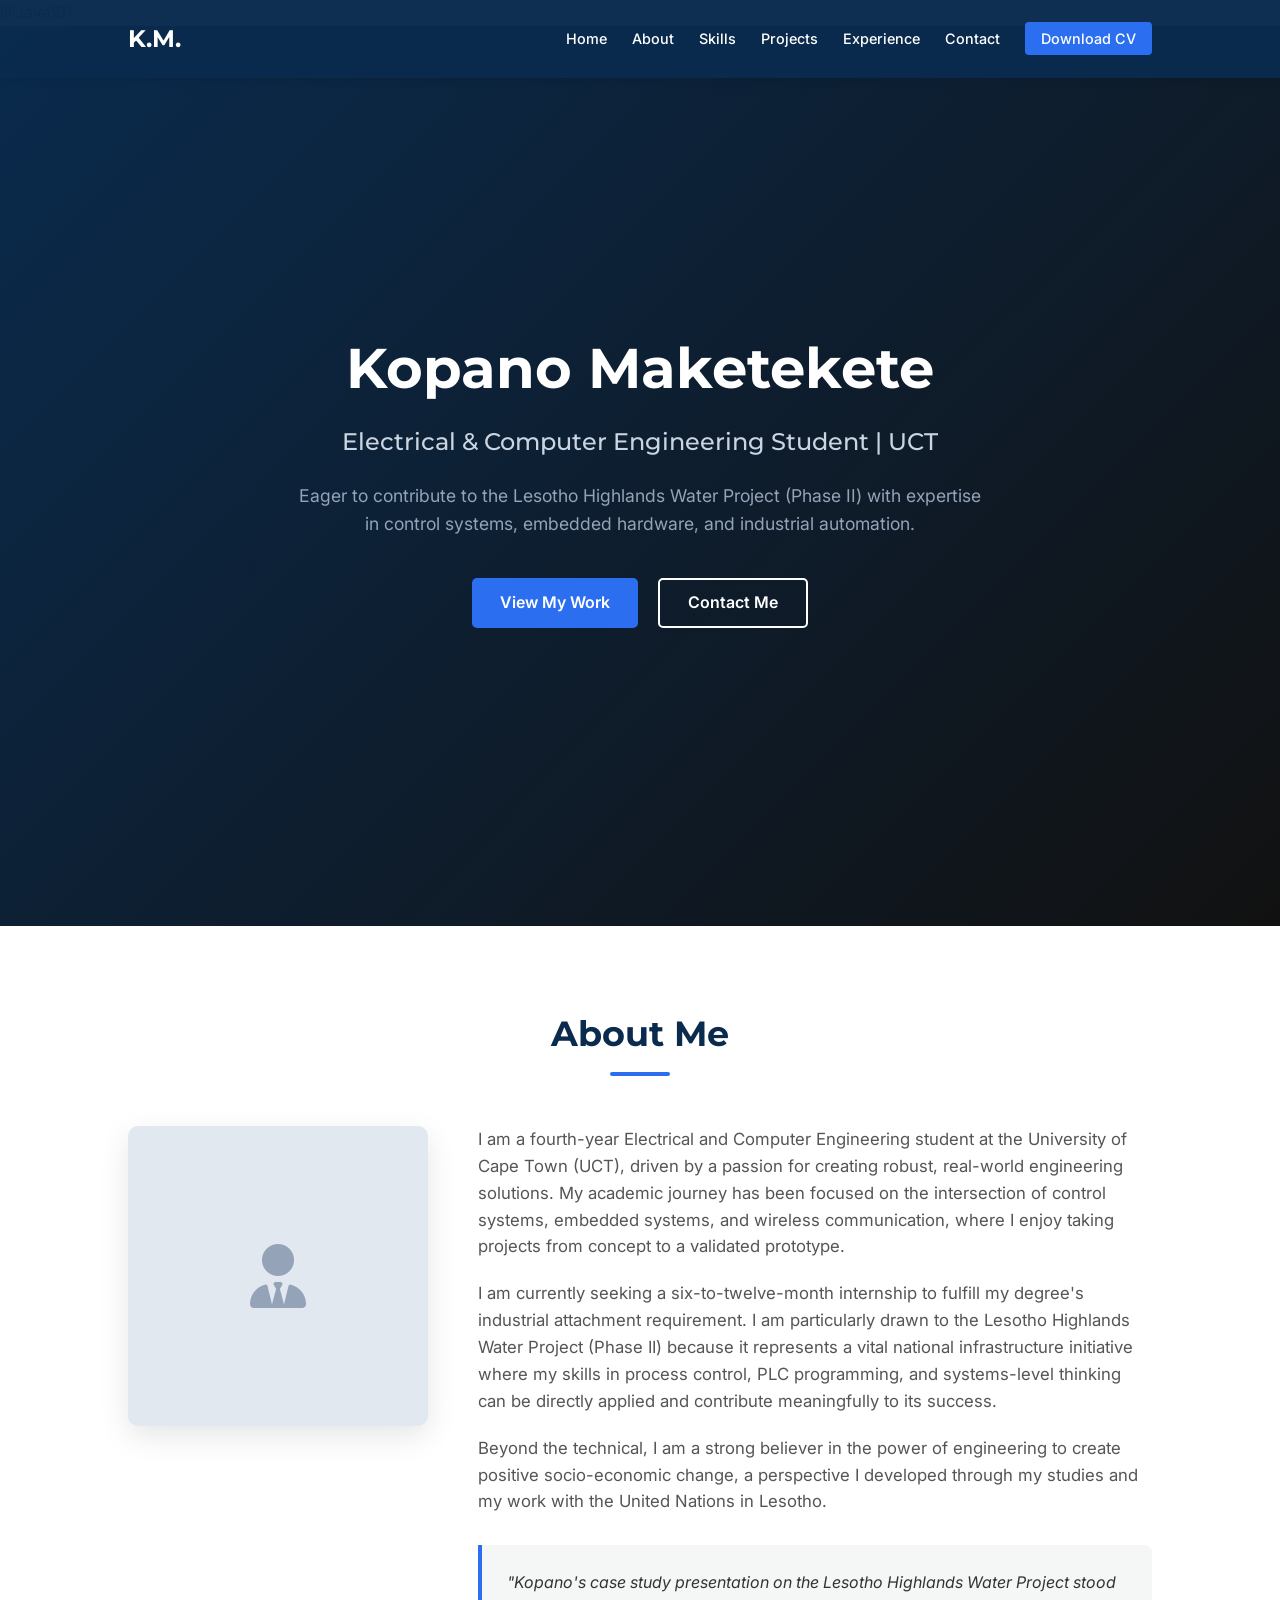
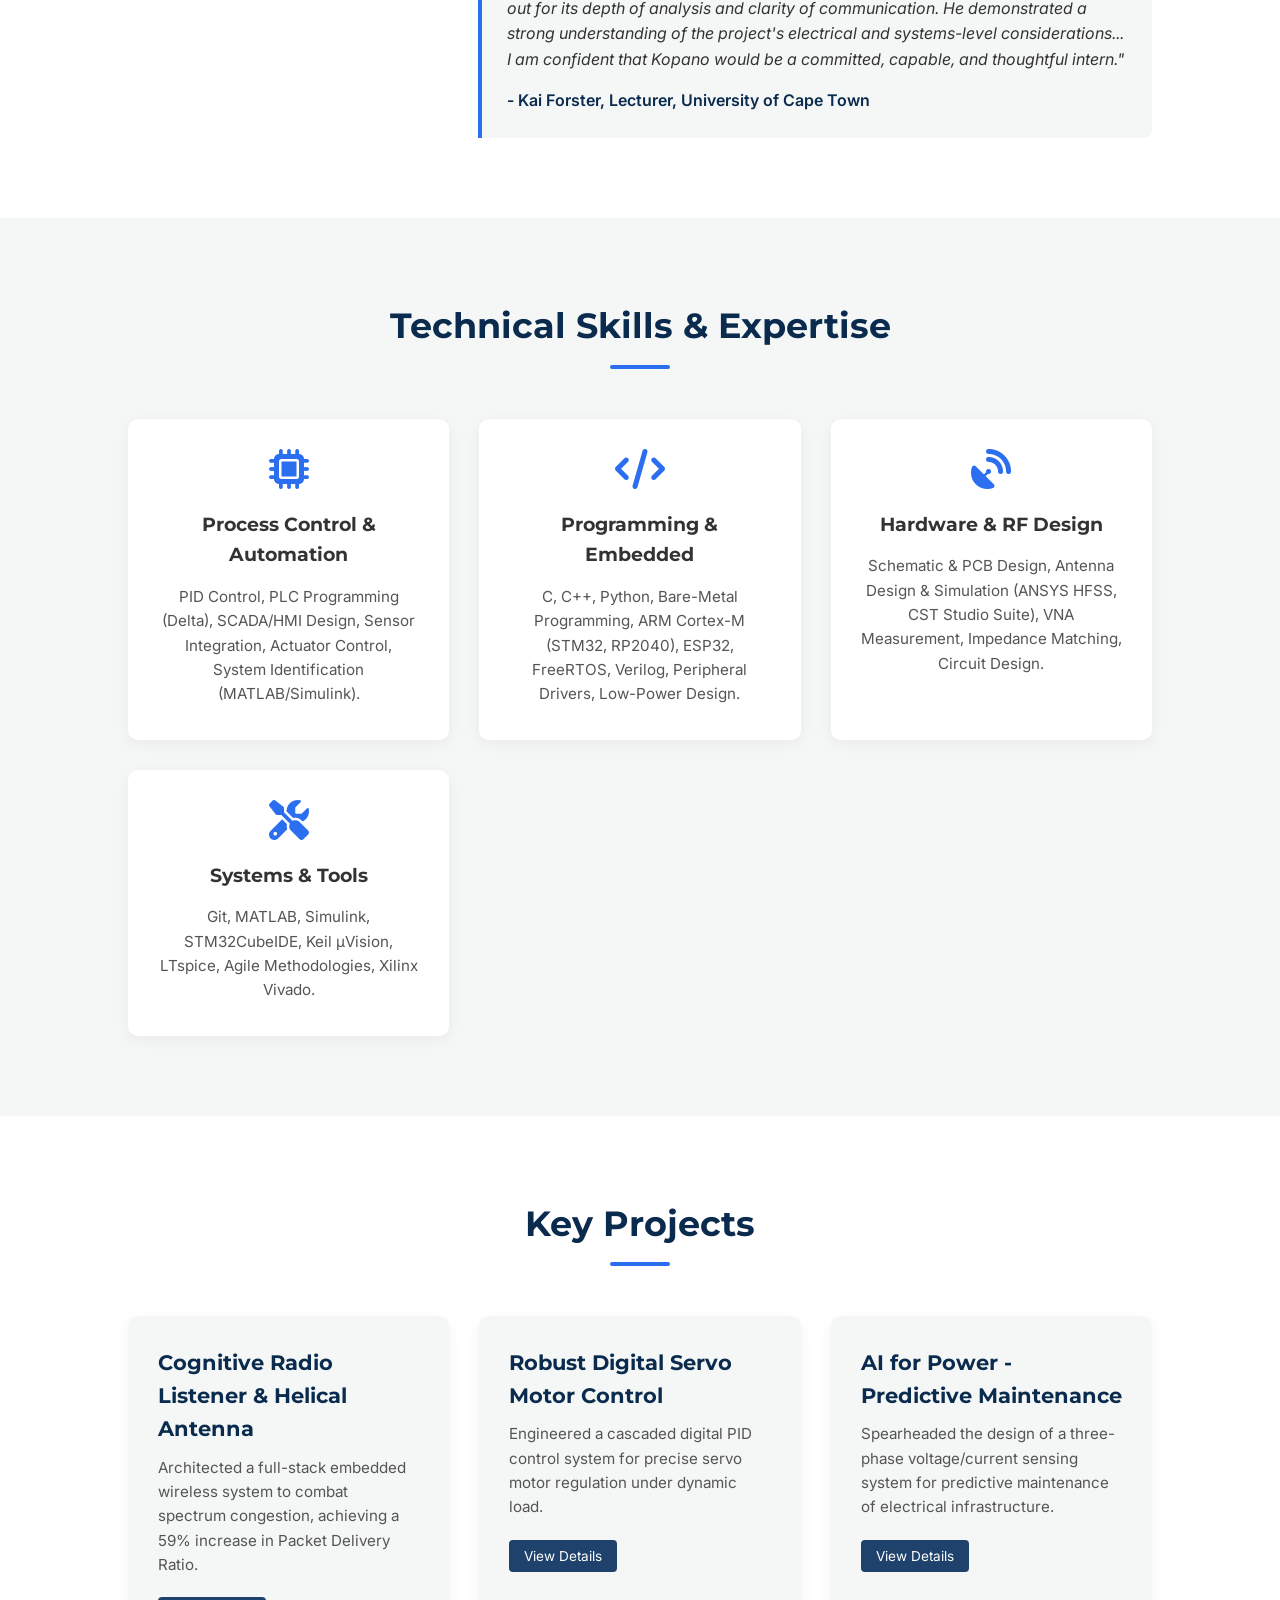
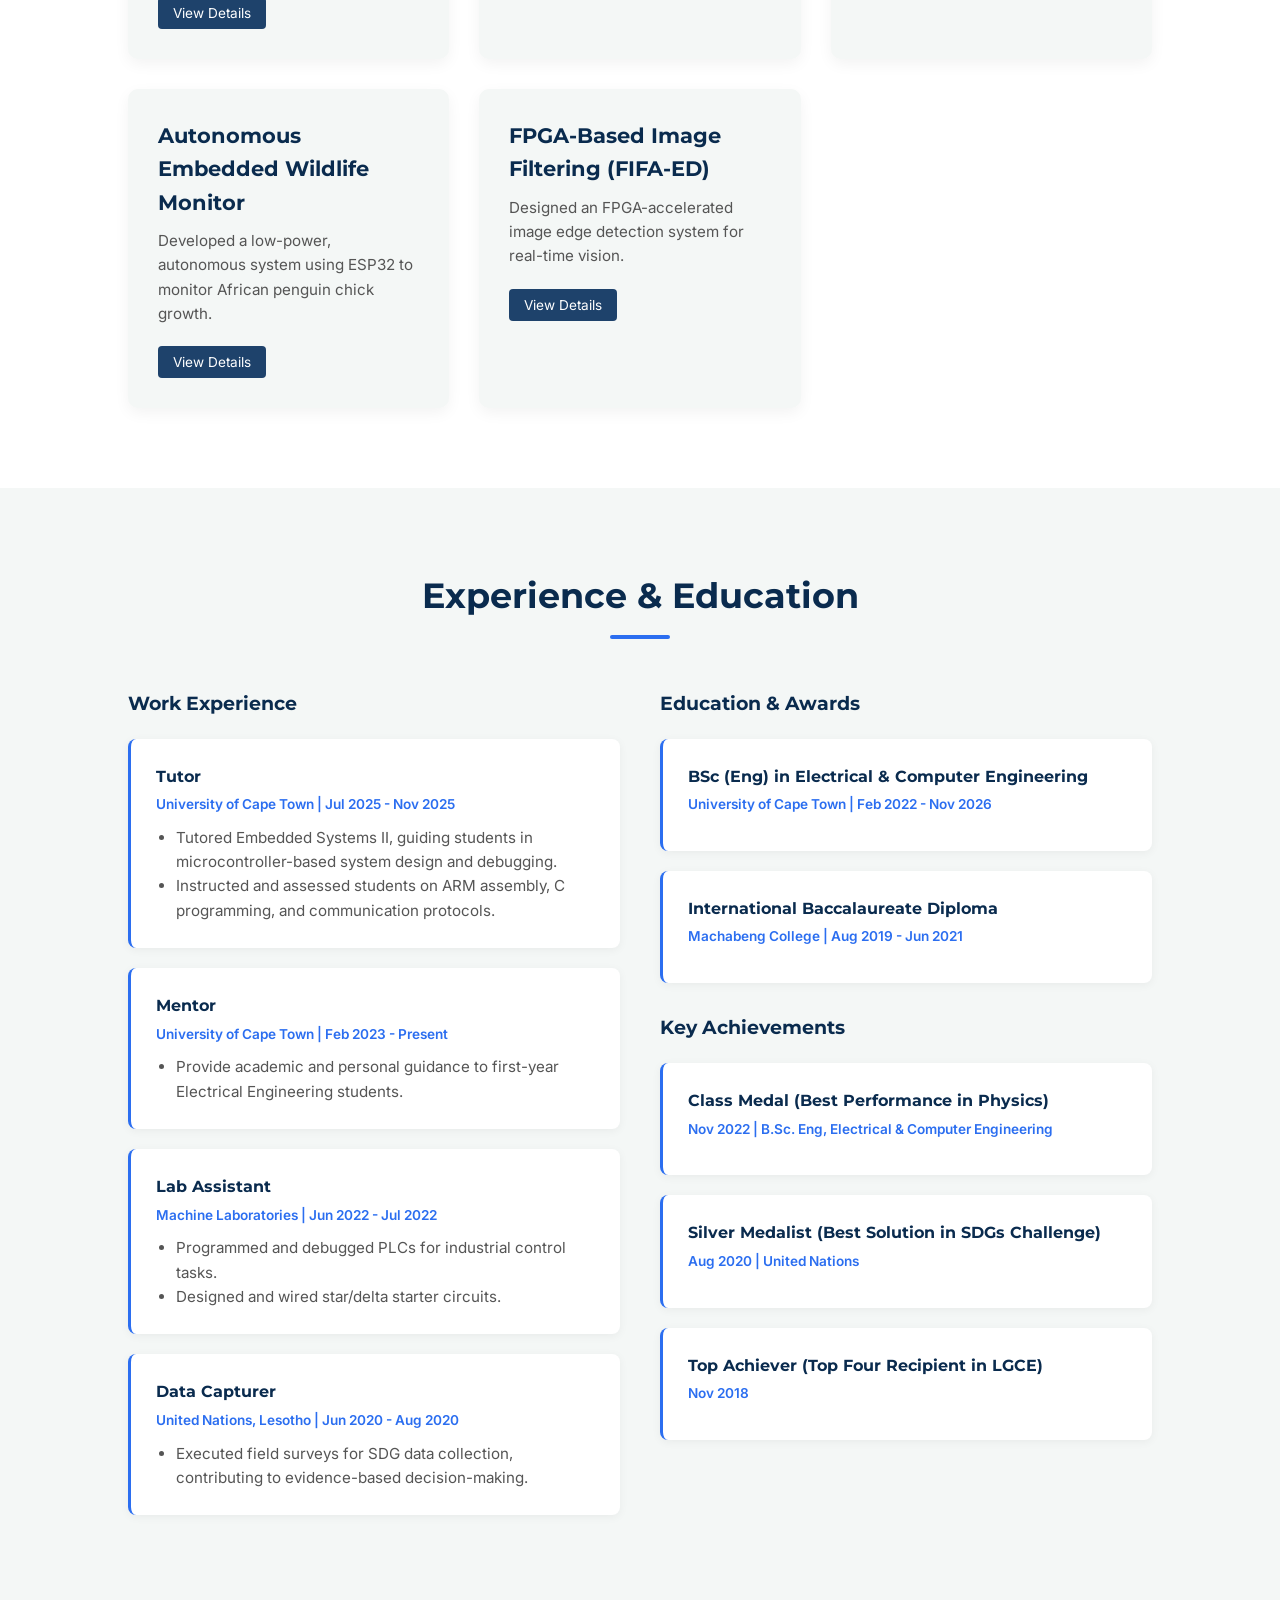
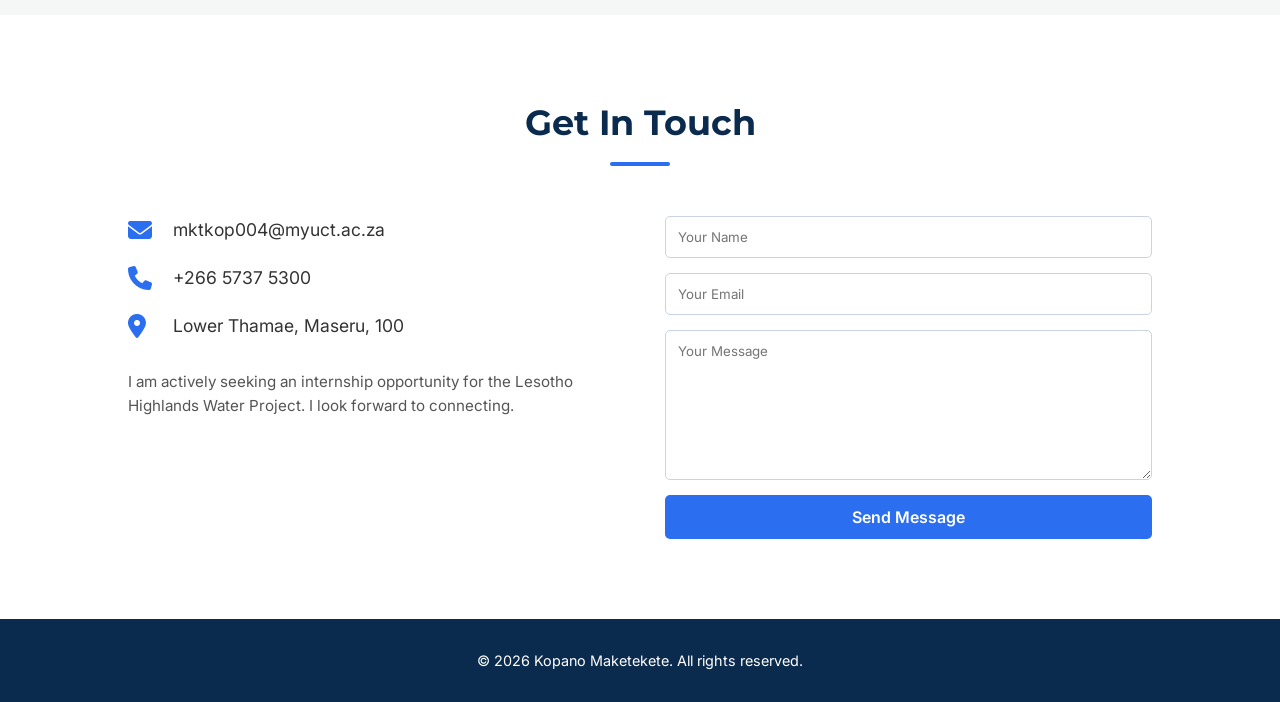
==== index.html @ e9eb0074 "Add files via upload" ====
@Java101<!DOCTYPE html>
<html lang="en">
<head>
    <meta charset="UTF-8">
    <meta name="viewport" content="width=device-width, initial-scale=1.0">
    <meta name="description" content="Kopano Maketekete Electrical Engineering Portfolio - Targeting Lesotho Highlands Water Project Internship. Expertise in control systems, embedded hardware, and industrial automation.">
    <title>Kopano Maketekete | Electrical & Computer Engineering Portfolio</title>
    
    <link rel="preconnect" href="https://fonts.googleapis.com">
    <link rel="preconnect" href="https://fonts.gstatic.com" crossorigin>
    <link href="https://fonts.googleapis.com/css2?family=Inter:wght@300;400;600&family=Montserrat:wght@500;700;800&display=swap" rel="stylesheet">
    
    <link rel="stylesheet" href="https://cdnjs.cloudflare.com/ajax/libs/font-awesome/6.4.0/css/all.min.css">

    <style>
        /* CSS Variables & Base Setup */
        :root {
            --primary: #0a2b4e;
            --primary-light: #1e426b;
            --accent: #2b6ef0;
            --accent-hover: #1c52c2;
            --bg-light: #f4f7f6;
            --bg-white: #ffffff;
            --text-main: #333333;
            --text-muted: #555555;
            --transition: all 0.3s ease;
        }

        * { margin: 0; padding: 0; box-sizing: border-box; font-family: 'Inter', sans-serif; }
        html { scroll-behavior: smooth; }
        body { background-color: var(--bg-light); color: var(--text-main); line-height: 1.6; }
        h1, h2, h3, h4 { font-family: 'Montserrat', sans-serif; }
        a { text-decoration: none; color: inherit; }
        section { padding: 80px 10%; }
        
        /* Navigation */
        nav {
            position: fixed; width: 100%; top: 0; background: rgba(10, 43, 78, 0.98); 
            padding: 20px 10%; display: flex; justify-content: space-between; align-items: center;
            z-index: 1000; box-shadow: 0 2px 10px rgba(0,0,0,0.1);
        }
        .logo { color: white; font-size: 1.5rem; font-weight: 700; font-family: 'Montserrat', sans-serif; }
        .nav-links { list-style: none; display: flex; gap: 25px; }
        .nav-links li a { color: #fff; font-size: 0.9rem; font-weight: 500; transition: var(--transition); }
        .nav-links li a:hover { color: var(--accent); }
        .btn-cv { background: var(--accent); padding: 8px 16px; border-radius: 4px; color: white !important; }
        .btn-cv:hover { background: var(--accent-hover); }

        /* Hero Section */
        #hero {
            height: 100vh; background: linear-gradient(135deg, var(--primary) 0%, #111 100%);
            display: flex; flex-direction: column; justify-content: center; align-items: center;
            text-align: center; color: white; padding-top: 80px;
        }
        #hero h1 { font-size: 3.5rem; margin-bottom: 10px; }
        #hero h2 { font-size: 1.5rem; font-weight: 500; color: #cbd5e1; margin-bottom: 20px; }
        #hero p { max-width: 700px; font-size: 1.1rem; color: #94a3b8; margin-bottom: 40px; }
        .btn-group { display: flex; gap: 20px; }
        .btn-primary { background: var(--accent); color: white; padding: 12px 28px; border-radius: 5px; font-weight: 600; transition: var(--transition); }
        .btn-primary:hover { background: var(--accent-hover); transform: translateY(-2px); }
        .btn-secondary { background: transparent; color: white; border: 2px solid white; padding: 10px 28px; border-radius: 5px; font-weight: 600; transition: var(--transition); }
        .btn-secondary:hover { background: white; color: var(--primary); transform: translateY(-2px); }

        /* Titles */
        .section-title { text-align: center; font-size: 2.2rem; margin-bottom: 50px; color: var(--primary); position: relative; }
        .section-title::after { content: ''; display: block; width: 60px; height: 4px; background: var(--accent); margin: 10px auto 0; border-radius: 2px; }

        /* About Section */
        #about { background: var(--bg-white); }
        .about-content { display: flex; gap: 50px; align-items: flex-start; }
        .about-img { width: 300px; height: 300px; background: #e2e8f0; border-radius: 10px; display: flex; justify-content: center; align-items: center; color: #94a3b8; font-size: 4rem; flex-shrink: 0; box-shadow: 0 10px 30px rgba(0,0,0,0.1); }
        .about-text p { margin-bottom: 20px; font-size: 1.05rem; color: var(--text-muted); }

        /* Testimonial */
        .testimonial { margin-top: 30px; padding: 25px; background: var(--bg-light); border-left: 4px solid var(--accent); border-radius: 0 8px 8px 0; font-style: italic; }
        .testimonial-author { display: block; margin-top: 15px; font-weight: 600; font-style: normal; color: var(--primary); }

        /* Skills Section */
        .skills-grid { display: grid; grid-template-columns: repeat(auto-fit, minmax(250px, 1fr)); gap: 30px; }
        .skill-card { background: var(--bg-white); padding: 30px; border-radius: 10px; box-shadow: 0 4px 15px rgba(0,0,0,0.05); text-align: center; transition: var(--transition); border-bottom: 3px solid transparent; }
        .skill-card:hover { transform: translateY(-5px); border-bottom: 3px solid var(--accent); }
        .skill-card i { font-size: 2.5rem; color: var(--accent); margin-bottom: 20px; }
        .skill-card h3 { margin-bottom: 15px; font-size: 1.2rem; }
        .skill-card p { font-size: 0.95rem; color: var(--text-muted); }

        /* Projects Section */
        #projects { background: var(--bg-white); }
        .projects-grid { display: grid; grid-template-columns: repeat(auto-fit, minmax(320px, 1fr)); gap: 30px; }
        .project-card { background: var(--bg-light); border-radius: 10px; padding: 30px; box-shadow: 0 5px 15px rgba(0,0,0,0.05); }
        .project-card h3 { color: var(--primary); margin-bottom: 10px; font-size: 1.3rem; }
        .project-card p { color: var(--text-muted); margin-bottom: 20px; font-size: 0.95rem; }
        .project-details { display: none; margin-top: 15px; padding-top: 15px; border-top: 1px solid #cbd5e1; font-size: 0.9rem; color: #475569; }
        .btn-toggle { background: var(--primary-light); border: none; color: white; padding: 8px 15px; border-radius: 4px; cursor: pointer; font-size: 0.85rem; transition: var(--transition); }
        .btn-toggle:hover { background: var(--primary); }

        /* Experience & Education */
        .timeline-grid { display: grid; grid-template-columns: 1fr 1fr; gap: 40px; }
        .timeline-item { background: var(--bg-white); padding: 25px; border-radius: 8px; box-shadow: 0 2px 10px rgba(0,0,0,0.05); margin-bottom: 20px; border-left: 3px solid var(--accent); }
        .timeline-item h4 { color: var(--primary); margin-bottom: 5px; }
        .timeline-date { font-size: 0.85rem; color: var(--accent); font-weight: 600; margin-bottom: 10px; display: block; }
        .timeline-item ul { margin-left: 20px; font-size: 0.95rem; color: var(--text-muted); }
        
        @media(max-width: 900px) { .timeline-grid { grid-template-columns: 1fr; } }

        /* Contact Section */
        #contact { background: var(--bg-white); }
        .contact-container { display: flex; gap: 50px; flex-wrap: wrap; }
        .contact-info { flex: 1; min-width: 300px; }
        .contact-info p { margin-bottom: 20px; font-size: 1.1rem; display: flex; align-items: center; gap: 15px; }
        .contact-info i { color: var(--accent); font-size: 1.5rem; width: 30px; }
        .contact-form { flex: 1; min-width: 300px; display: flex; flex-direction: column; gap: 15px; }
        .contact-form input, .contact-form textarea { padding: 12px; border: 1px solid #cbd5e1; border-radius: 5px; font-family: inherit; }
        .contact-form textarea { height: 150px; resize: vertical; }
        .contact-form button { background: var(--accent); color: white; border: none; padding: 12px; border-radius: 5px; cursor: pointer; font-weight: 600; font-size: 1rem; transition: var(--transition); }
        .contact-form button:hover { background: var(--accent-hover); }

        /* Footer */
        footer { background: var(--primary); color: white; text-align: center; padding: 30px; font-size: 0.9rem; }

        /* Responsive Design */
        @media (max-width: 768px) {
            .nav-links { display: none; } /* Mobile menu requires extra JS, hidden for simplicity here */
            #hero h1 { font-size: 2.5rem; }
            .about-content { flex-direction: column; align-items: center; text-align: center; }
            .testimonial { border-left: none; border-top: 4px solid var(--accent); border-radius: 0 0 8px 8px; }
            section { padding: 60px 5%; }
        }
    </style>
</head>
<body>

    <nav>
        <div class="logo">K.M.</div>
        <ul class="nav-links">
            <li><a href="#hero">Home</a></li>
            <li><a href="#about">About</a></li>
            <li><a href="#skills">Skills</a></li>
            <li><a href="#projects">Projects</a></li>
            <li><a href="#experience">Experience</a></li>
            <li><a href="#contact">Contact</a></li>
            <li><a href="#" class="btn-cv">Download CV</a></li>
        </ul>
    </nav>

    <section id="hero">
        <h1>Kopano Maketekete</h1>
        <h2>Electrical & Computer Engineering Student | UCT</h2>
        <p>Eager to contribute to the Lesotho Highlands Water Project (Phase II) with expertise in control systems, embedded hardware, and industrial automation.</p>
        <div class="btn-group">
            <a href="#projects" class="btn-primary">View My Work</a>
            <a href="#contact" class="btn-secondary">Contact Me</a>
        </div>
    </section>

    <section id="about">
        <h2 class="section-title">About Me</h2>
        <div class="about-content">
            <div class="about-img">
                <i class="fas fa-user-tie"></i>
            </div>
            <div class="about-text">
                <p>I am a fourth-year Electrical and Computer Engineering student at the University of Cape Town (UCT), driven by a passion for creating robust, real-world engineering solutions. My academic journey has been focused on the intersection of control systems, embedded systems, and wireless communication, where I enjoy taking projects from concept to a validated prototype.</p>
                
                <p>I am currently seeking a six-to-twelve-month internship to fulfill my degree's industrial attachment requirement. I am particularly drawn to the Lesotho Highlands Water Project (Phase II) because it represents a vital national infrastructure initiative where my skills in process control, PLC programming, and systems-level thinking can be directly applied and contribute meaningfully to its success.</p>
                
                <p>Beyond the technical, I am a strong believer in the power of engineering to create positive socio-economic change, a perspective I developed through my studies and my work with the United Nations in Lesotho.</p>

                <div class="testimonial">
                    "Kopano's case study presentation on the Lesotho Highlands Water Project stood out for its depth of analysis and clarity of communication. He demonstrated a strong understanding of the project's electrical and systems-level considerations... I am confident that Kopano would be a committed, capable, and thoughtful intern."
                    <span class="testimonial-author">- Kai Forster, Lecturer, University of Cape Town</span>
                </div>
            </div>
        </div>
    </section>

    <section id="skills" style="background: var(--bg-light);">
        <h2 class="section-title">Technical Skills & Expertise</h2>
        <div class="skills-grid">
            <div class="skill-card">
                <i class="fas fa-microchip"></i>
                <h3>Process Control & Automation</h3>
                <p>PID Control, PLC Programming (Delta), SCADA/HMI Design, Sensor Integration, Actuator Control, System Identification (MATLAB/Simulink).</p>
            </div>
            <div class="skill-card">
                <i class="fas fa-code"></i>
                <h3>Programming & Embedded</h3>
                <p>C, C++, Python, Bare-Metal Programming, ARM Cortex-M (STM32, RP2040), ESP32, FreeRTOS, Verilog, Peripheral Drivers, Low-Power Design.</p>
            </div>
            <div class="skill-card">
                <i class="fas fa-satellite-dish"></i>
                <h3>Hardware & RF Design</h3>
                <p>Schematic & PCB Design, Antenna Design & Simulation (ANSYS HFSS, CST Studio Suite), VNA Measurement, Impedance Matching, Circuit Design.</p>
            </div>
            <div class="skill-card">
                <i class="fas fa-tools"></i>
                <h3>Systems & Tools</h3>
                <p>Git, MATLAB, Simulink, STM32CubeIDE, Keil μVision, LTspice, Agile Methodologies, Xilinx Vivado.</p>
            </div>
        </div>
    </section>

    <section id="projects">
        <h2 class="section-title">Key Projects</h2>
        <div class="projects-grid">
            <div class="project-card">
                <h3>Cognitive Radio Listener & Helical Antenna</h3>
                <p>Architected a full-stack embedded wireless system to combat spectrum congestion, achieving a 59% increase in Packet Delivery Ratio.</p>
                <button class="btn-toggle" onclick="toggleDetails('proj1')">View Details</button>
                <div id="proj1" class="project-details">
                    Designed a custom circularly polarized helical antenna with 10.8 dBi gain using ANSYS HFSS. Developed bare-metal C/C++ firmware on a Raspberry Pi Pico implementing a custom Cognitive MAC protocol.
                </div>
            </div>
            <div class="project-card">
                <h3>Robust Digital Servo Motor Control</h3>
                <p>Engineered a cascaded digital PID control system for precise servo motor regulation under dynamic load.</p>
                <button class="btn-toggle" onclick="toggleDetails('proj2')">View Details</button>
                <div id="proj2" class="project-details">
                    Designed and deployed a Delta PLC-based HMI with safety interlocks. Performed system identification using MATLAB/Simulink to model plant dynamics and optimize controller design.
                </div>
            </div>
            <div class="project-card">
                <h3>AI for Power - Predictive Maintenance</h3>
                <p>Spearheaded the design of a three-phase voltage/current sensing system for predictive maintenance of electrical infrastructure.</p>
                <button class="btn-toggle" onclick="toggleDetails('proj3')">View Details</button>
                <div id="proj3" class="project-details">
                    Architected the data acquisition front-end with high-precision ADCs for harmonic analysis. Built the prototype on a Raspberry Pi, establishing a hardware pipeline for cloud-based time-series data.
                </div>
            </div>
            <div class="project-card">
                <h3>Autonomous Embedded Wildlife Monitor</h3>
                <p>Developed a low-power, autonomous system using ESP32 to monitor African penguin chick growth.</p>
                <button class="btn-toggle" onclick="toggleDetails('proj4')">View Details</button>
                <div id="proj4" class="project-details">
                    Integrated sensors (temperature, humidity, load cell) and ESP32-CAM. Implemented fault-tolerant data acquisition with time-stamped logging for wildlife research.
                </div>
            </div>
            <div class="project-card">
                <h3>FPGA-Based Image Filtering (FIFA-ED)</h3>
                <p>Designed an FPGA-accelerated image edge detection system for real-time vision.</p>
                <button class="btn-toggle" onclick="toggleDetails('proj5')">View Details</button>
                <div id="proj5" class="project-details">
                    Implemented Sobel and Canny filters in Verilog on Xilinx Vivado, optimizing a multi-stage pipeline for resource efficiency.
                </div>
            </div>
        </div>
    </section>

    <section id="experience" style="background: var(--bg-light);">
        <h2 class="section-title">Experience & Education</h2>
        <div class="timeline-grid">
            <div>
                <h3 style="margin-bottom: 20px; color: var(--primary);">Work Experience</h3>
                
                <div class="timeline-item">
                    <h4>Tutor</h4>
                    <span class="timeline-date">University of Cape Town | Jul 2025 - Nov 2025</span>
                    <ul>
                        <li>Tutored Embedded Systems II, guiding students in microcontroller-based system design and debugging.</li>
                        <li>Instructed and assessed students on ARM assembly, C programming, and communication protocols.</li>
                    </ul>
                </div>

                <div class="timeline-item">
                    <h4>Mentor</h4>
                    <span class="timeline-date">University of Cape Town | Feb 2023 - Present</span>
                    <ul>
                        <li>Provide academic and personal guidance to first-year Electrical Engineering students.</li>
                    </ul>
                </div>

                <div class="timeline-item">
                    <h4>Lab Assistant</h4>
                    <span class="timeline-date">Machine Laboratories | Jun 2022 - Jul 2022</span>
                    <ul>
                        <li>Programmed and debugged PLCs for industrial control tasks.</li>
                        <li>Designed and wired star/delta starter circuits.</li>
                    </ul>
                </div>

                <div class="timeline-item">
                    <h4>Data Capturer</h4>
                    <span class="timeline-date">United Nations, Lesotho | Jun 2020 - Aug 2020</span>
                    <ul>
                        <li>Executed field surveys for SDG data collection, contributing to evidence-based decision-making.</li>
                    </ul>
                </div>
            </div>

            <div>
                <h3 style="margin-bottom: 20px; color: var(--primary);">Education & Awards</h3>
                
                <div class="timeline-item">
                    <h4>BSc (Eng) in Electrical & Computer Engineering</h4>
                    <span class="timeline-date">University of Cape Town | Feb 2022 - Nov 2026</span>
                </div>

                <div class="timeline-item">
                    <h4>International Baccalaureate Diploma</h4>
                    <span class="timeline-date">Machabeng College | Aug 2019 - Jun 2021</span>
                </div>

                <h3 style="margin-top: 30px; margin-bottom: 20px; color: var(--primary);">Key Achievements</h3>
                
                <div class="timeline-item">
                    <h4>Class Medal (Best Performance in Physics)</h4>
                    <span class="timeline-date">Nov 2022 | B.Sc. Eng, Electrical & Computer Engineering</span>
                </div>
                <div class="timeline-item">
                    <h4>Silver Medalist (Best Solution in SDGs Challenge)</h4>
                    <span class="timeline-date">Aug 2020 | United Nations</span>
                </div>
                <div class="timeline-item">
                    <h4>Top Achiever (Top Four Recipient in LGCE)</h4>
                    <span class="timeline-date">Nov 2018</span>
                </div>
            </div>
        </div>
    </section>

    <section id="contact">
        <h2 class="section-title">Get In Touch</h2>
        <div class="contact-container">
            <div class="contact-info">
                <p><i class="fas fa-envelope"></i> mktkop004@myuct.ac.za</p>
                <p><i class="fas fa-phone"></i> +266 5737 5300</p>
                <p><i class="fas fa-map-marker-alt"></i> Lower Thamae, Maseru, 100</p>
                <p style="margin-top: 30px; color: var(--text-muted); font-size: 0.95rem;">
                    I am actively seeking an internship opportunity for the Lesotho Highlands Water Project. I look forward to connecting.
                </p>
            </div>
            <form class="contact-form" onsubmit="event.preventDefault(); alert('In a live environment, this would send an email to mktkop004@myuct.ac.za!');">
                <input type="text" placeholder="Your Name" required>
                <input type="email" placeholder="Your Email" required>
                <textarea placeholder="Your Message" required></textarea>
                <button type="submit">Send Message</button>
            </form>
        </div>
    </section>

    <footer>
        <p>&copy; 2026 Kopano Maketekete. All rights reserved.</p>
    </footer>

    <script>
        // Toggle Project Details
        function toggleDetails(id) {
            const details = document.getElementById(id);
            if (details.style.display === "block") {
                details.style.display = "none";
            } else {
                details.style.display = "block";
            }
        }
    </script>
</body>
</html>
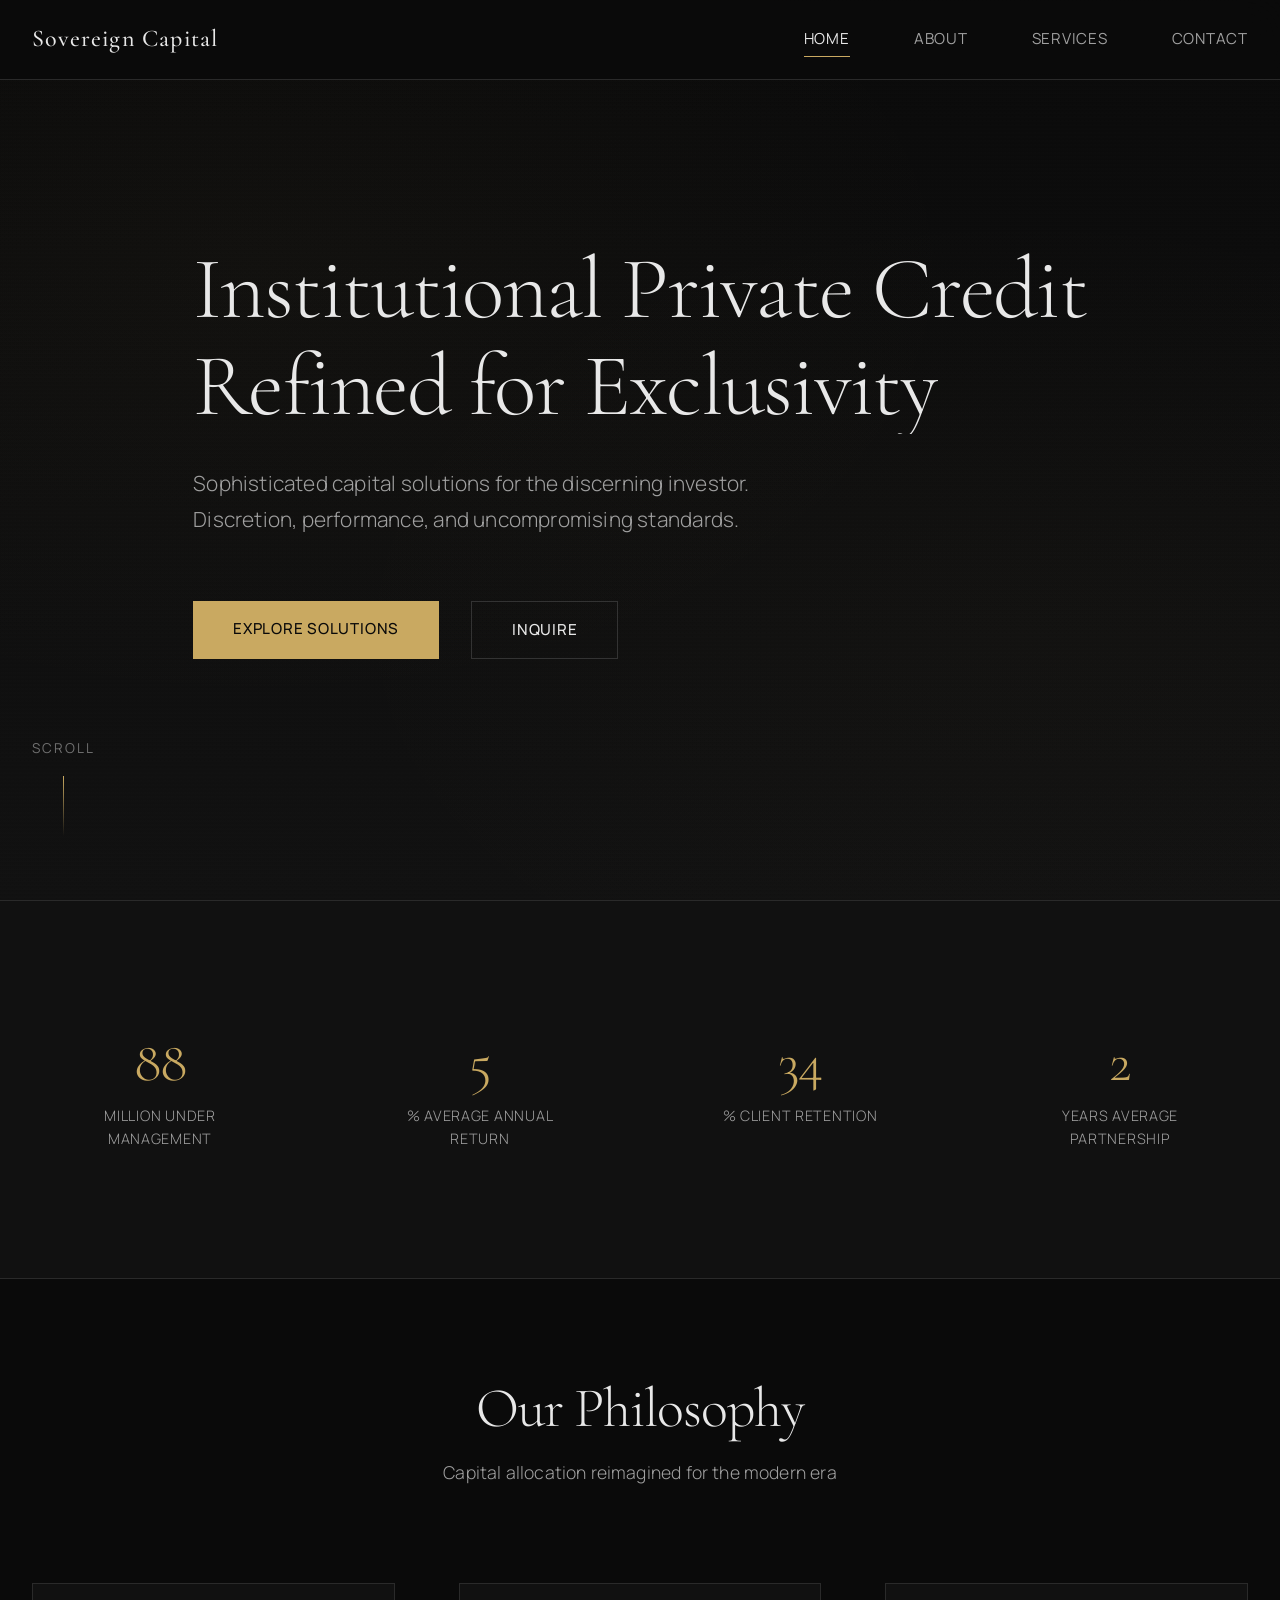
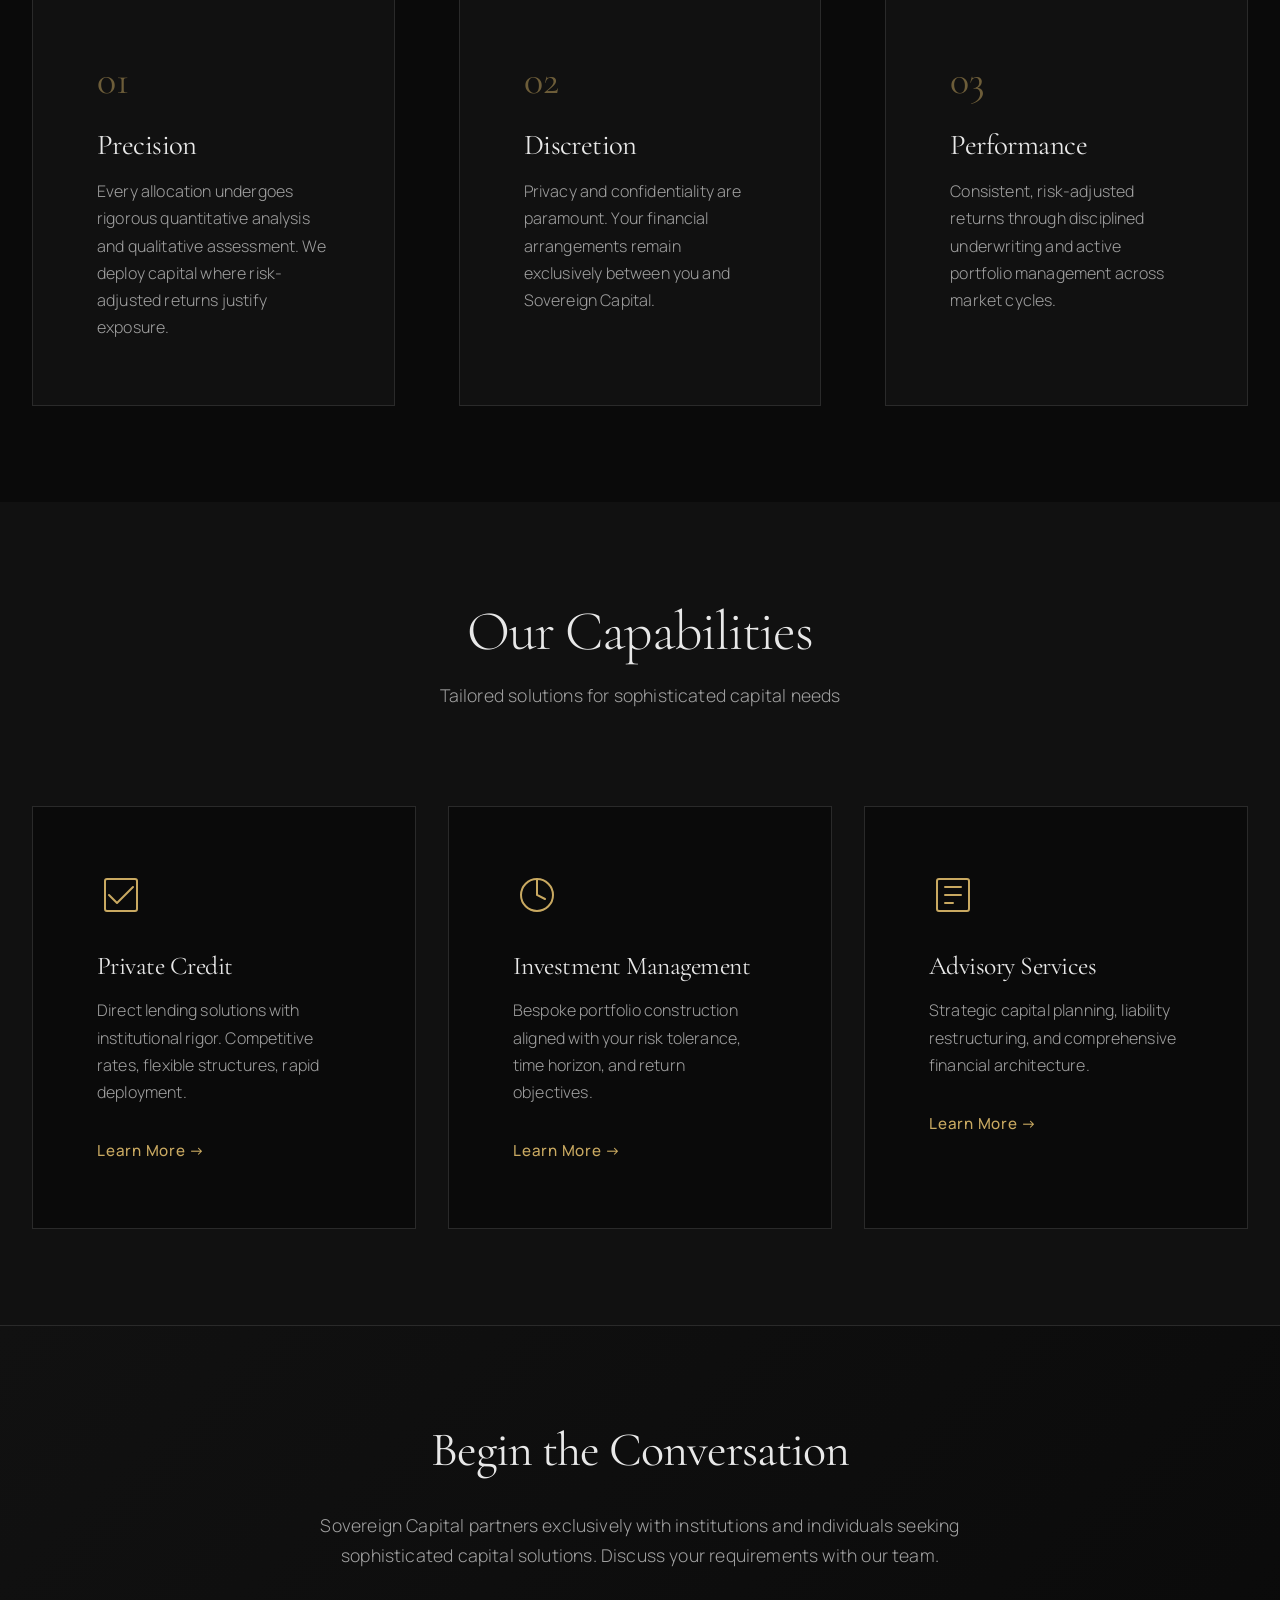
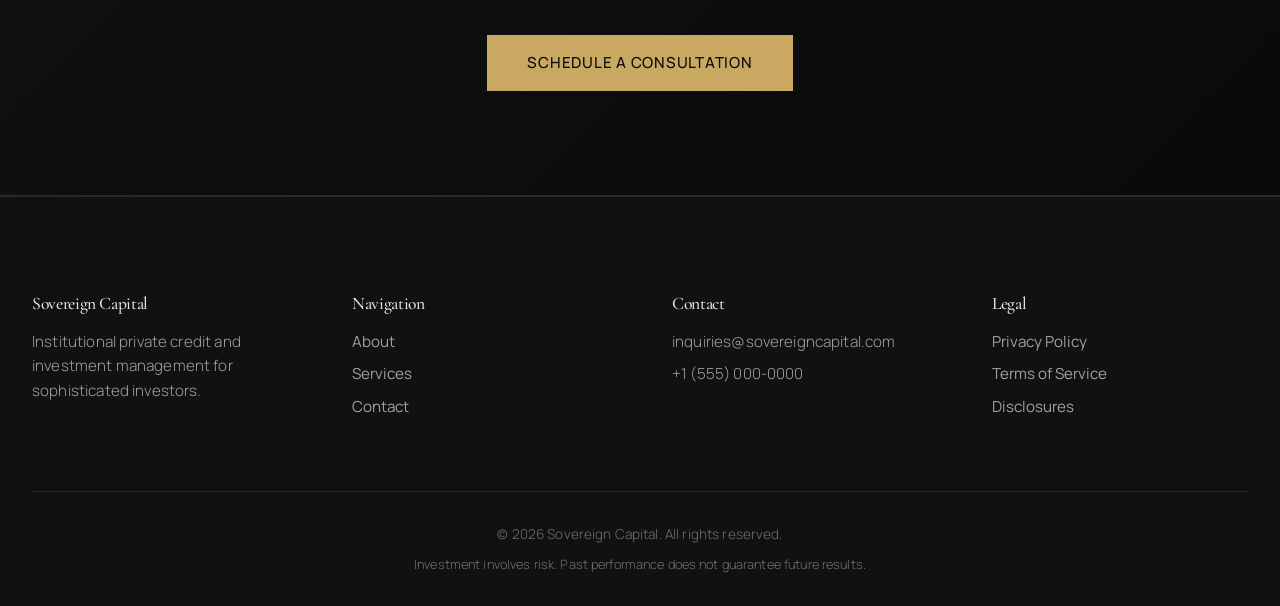
==== commit c5d5b653: "Add files via upload" ====
--- a/index.html
+++ b/index.html
@@ -1,356 +1,234 @@
-@Java101<!DOCTYPE html>
-<html lang="en">
-<head>
-    <meta charset="UTF-8">
-    <meta name="viewport" content="width=device-width, initial-scale=1.0">
-    <meta name="description" content="Kopano Maketekete Electrical Engineering Portfolio - Targeting Lesotho Highlands Water Project Internship. Expertise in control systems, embedded hardware, and industrial automation.">
-    <title>Kopano Maketekete | Electrical & Computer Engineering Portfolio</title>
-    
-    <link rel="preconnect" href="https://fonts.googleapis.com">
-    <link rel="preconnect" href="https://fonts.gstatic.com" crossorigin>
-    <link href="https://fonts.googleapis.com/css2?family=Inter:wght@300;400;600&family=Montserrat:wght@500;700;800&display=swap" rel="stylesheet">
-    
-    <link rel="stylesheet" href="https://cdnjs.cloudflare.com/ajax/libs/font-awesome/6.4.0/css/all.min.css">
-
-    <style>
-        /* CSS Variables & Base Setup */
-        :root {
-            --primary: #0a2b4e;
-            --primary-light: #1e426b;
-            --accent: #2b6ef0;
-            --accent-hover: #1c52c2;
-            --bg-light: #f4f7f6;
-            --bg-white: #ffffff;
-            --text-main: #333333;
-            --text-muted: #555555;
-            --transition: all 0.3s ease;
-        }
-
-        * { margin: 0; padding: 0; box-sizing: border-box; font-family: 'Inter', sans-serif; }
-        html { scroll-behavior: smooth; }
-        body { background-color: var(--bg-light); color: var(--text-main); line-height: 1.6; }
-        h1, h2, h3, h4 { font-family: 'Montserrat', sans-serif; }
-        a { text-decoration: none; color: inherit; }
-        section { padding: 80px 10%; }
-        
-        /* Navigation */
-        nav {
-            position: fixed; width: 100%; top: 0; background: rgba(10, 43, 78, 0.98); 
-            padding: 20px 10%; display: flex; justify-content: space-between; align-items: center;
-            z-index: 1000; box-shadow: 0 2px 10px rgba(0,0,0,0.1);
-        }
-        .logo { color: white; font-size: 1.5rem; font-weight: 700; font-family: 'Montserrat', sans-serif; }
-        .nav-links { list-style: none; display: flex; gap: 25px; }
-        .nav-links li a { color: #fff; font-size: 0.9rem; font-weight: 500; transition: var(--transition); }
-        .nav-links li a:hover { color: var(--accent); }
-        .btn-cv { background: var(--accent); padding: 8px 16px; border-radius: 4px; color: white !important; }
-        .btn-cv:hover { background: var(--accent-hover); }
-
-        /* Hero Section */
-        #hero {
-            height: 100vh; background: linear-gradient(135deg, var(--primary) 0%, #111 100%);
-            display: flex; flex-direction: column; justify-content: center; align-items: center;
-            text-align: center; color: white; padding-top: 80px;
-        }
-        #hero h1 { font-size: 3.5rem; margin-bottom: 10px; }
-        #hero h2 { font-size: 1.5rem; font-weight: 500; color: #cbd5e1; margin-bottom: 20px; }
-        #hero p { max-width: 700px; font-size: 1.1rem; color: #94a3b8; margin-bottom: 40px; }
-        .btn-group { display: flex; gap: 20px; }
-        .btn-primary { background: var(--accent); color: white; padding: 12px 28px; border-radius: 5px; font-weight: 600; transition: var(--transition); }
-        .btn-primary:hover { background: var(--accent-hover); transform: translateY(-2px); }
-        .btn-secondary { background: transparent; color: white; border: 2px solid white; padding: 10px 28px; border-radius: 5px; font-weight: 600; transition: var(--transition); }
-        .btn-secondary:hover { background: white; color: var(--primary); transform: translateY(-2px); }
-
-        /* Titles */
-        .section-title { text-align: center; font-size: 2.2rem; margin-bottom: 50px; color: var(--primary); position: relative; }
-        .section-title::after { content: ''; display: block; width: 60px; height: 4px; background: var(--accent); margin: 10px auto 0; border-radius: 2px; }
-
-        /* About Section */
-        #about { background: var(--bg-white); }
-        .about-content { display: flex; gap: 50px; align-items: flex-start; }
-        .about-img { width: 300px; height: 300px; background: #e2e8f0; border-radius: 10px; display: flex; justify-content: center; align-items: center; color: #94a3b8; font-size: 4rem; flex-shrink: 0; box-shadow: 0 10px 30px rgba(0,0,0,0.1); }
-        .about-text p { margin-bottom: 20px; font-size: 1.05rem; color: var(--text-muted); }
-
-        /* Testimonial */
-        .testimonial { margin-top: 30px; padding: 25px; background: var(--bg-light); border-left: 4px solid var(--accent); border-radius: 0 8px 8px 0; font-style: italic; }
-        .testimonial-author { display: block; margin-top: 15px; font-weight: 600; font-style: normal; color: var(--primary); }
-
-        /* Skills Section */
-        .skills-grid { display: grid; grid-template-columns: repeat(auto-fit, minmax(250px, 1fr)); gap: 30px; }
-        .skill-card { background: var(--bg-white); padding: 30px; border-radius: 10px; box-shadow: 0 4px 15px rgba(0,0,0,0.05); text-align: center; transition: var(--transition); border-bottom: 3px solid transparent; }
-        .skill-card:hover { transform: translateY(-5px); border-bottom: 3px solid var(--accent); }
-        .skill-card i { font-size: 2.5rem; color: var(--accent); margin-bottom: 20px; }
-        .skill-card h3 { margin-bottom: 15px; font-size: 1.2rem; }
-        .skill-card p { font-size: 0.95rem; color: var(--text-muted); }
-
-        /* Projects Section */
-        #projects { background: var(--bg-white); }
-        .projects-grid { display: grid; grid-template-columns: repeat(auto-fit, minmax(320px, 1fr)); gap: 30px; }
-        .project-card { background: var(--bg-light); border-radius: 10px; padding: 30px; box-shadow: 0 5px 15px rgba(0,0,0,0.05); }
-        .project-card h3 { color: var(--primary); margin-bottom: 10px; font-size: 1.3rem; }
-        .project-card p { color: var(--text-muted); margin-bottom: 20px; font-size: 0.95rem; }
-        .project-details { display: none; margin-top: 15px; padding-top: 15px; border-top: 1px solid #cbd5e1; font-size: 0.9rem; color: #475569; }
-        .btn-toggle { background: var(--primary-light); border: none; color: white; padding: 8px 15px; border-radius: 4px; cursor: pointer; font-size: 0.85rem; transition: var(--transition); }
-        .btn-toggle:hover { background: var(--primary); }
-
-        /* Experience & Education */
-        .timeline-grid { display: grid; grid-template-columns: 1fr 1fr; gap: 40px; }
-        .timeline-item { background: var(--bg-white); padding: 25px; border-radius: 8px; box-shadow: 0 2px 10px rgba(0,0,0,0.05); margin-bottom: 20px; border-left: 3px solid var(--accent); }
-        .timeline-item h4 { color: var(--primary); margin-bottom: 5px; }
-        .timeline-date { font-size: 0.85rem; color: var(--accent); font-weight: 600; margin-bottom: 10px; display: block; }
-        .timeline-item ul { margin-left: 20px; font-size: 0.95rem; color: var(--text-muted); }
-        
-        @media(max-width: 900px) { .timeline-grid { grid-template-columns: 1fr; } }
-
-        /* Contact Section */
-        #contact { background: var(--bg-white); }
-        .contact-container { display: flex; gap: 50px; flex-wrap: wrap; }
-        .contact-info { flex: 1; min-width: 300px; }
-        .contact-info p { margin-bottom: 20px; font-size: 1.1rem; display: flex; align-items: center; gap: 15px; }
-        .contact-info i { color: var(--accent); font-size: 1.5rem; width: 30px; }
-        .contact-form { flex: 1; min-width: 300px; display: flex; flex-direction: column; gap: 15px; }
-        .contact-form input, .contact-form textarea { padding: 12px; border: 1px solid #cbd5e1; border-radius: 5px; font-family: inherit; }
-        .contact-form textarea { height: 150px; resize: vertical; }
-        .contact-form button { background: var(--accent); color: white; border: none; padding: 12px; border-radius: 5px; cursor: pointer; font-weight: 600; font-size: 1rem; transition: var(--transition); }
-        .contact-form button:hover { background: var(--accent-hover); }
-
-        /* Footer */
-        footer { background: var(--primary); color: white; text-align: center; padding: 30px; font-size: 0.9rem; }
-
-        /* Responsive Design */
-        @media (max-width: 768px) {
-            .nav-links { display: none; } /* Mobile menu requires extra JS, hidden for simplicity here */
-            #hero h1 { font-size: 2.5rem; }
-            .about-content { flex-direction: column; align-items: center; text-align: center; }
-            .testimonial { border-left: none; border-top: 4px solid var(--accent); border-radius: 0 0 8px 8px; }
-            section { padding: 60px 5%; }
-        }
-    </style>
-</head>
-<body>
-
-    <nav>
-        <div class="logo">K.M.</div>
-        <ul class="nav-links">
-            <li><a href="#hero">Home</a></li>
-            <li><a href="#about">About</a></li>
-            <li><a href="#skills">Skills</a></li>
-            <li><a href="#projects">Projects</a></li>
-            <li><a href="#experience">Experience</a></li>
-            <li><a href="#contact">Contact</a></li>
-            <li><a href="#" class="btn-cv">Download CV</a></li>
-        </ul>
-    </nav>
-
-    <section id="hero">
-        <h1>Kopano Maketekete</h1>
-        <h2>Electrical & Computer Engineering Student | UCT</h2>
-        <p>Eager to contribute to the Lesotho Highlands Water Project (Phase II) with expertise in control systems, embedded hardware, and industrial automation.</p>
-        <div class="btn-group">
-            <a href="#projects" class="btn-primary">View My Work</a>
-            <a href="#contact" class="btn-secondary">Contact Me</a>
-        </div>
-    </section>
-
-    <section id="about">
-        <h2 class="section-title">About Me</h2>
-        <div class="about-content">
-            <div class="about-img">
-                <i class="fas fa-user-tie"></i>
-            </div>
-            <div class="about-text">
-                <p>I am a fourth-year Electrical and Computer Engineering student at the University of Cape Town (UCT), driven by a passion for creating robust, real-world engineering solutions. My academic journey has been focused on the intersection of control systems, embedded systems, and wireless communication, where I enjoy taking projects from concept to a validated prototype.</p>
-                
-                <p>I am currently seeking a six-to-twelve-month internship to fulfill my degree's industrial attachment requirement. I am particularly drawn to the Lesotho Highlands Water Project (Phase II) because it represents a vital national infrastructure initiative where my skills in process control, PLC programming, and systems-level thinking can be directly applied and contribute meaningfully to its success.</p>
-                
-                <p>Beyond the technical, I am a strong believer in the power of engineering to create positive socio-economic change, a perspective I developed through my studies and my work with the United Nations in Lesotho.</p>
-
-                <div class="testimonial">
-                    "Kopano's case study presentation on the Lesotho Highlands Water Project stood out for its depth of analysis and clarity of communication. He demonstrated a strong understanding of the project's electrical and systems-level considerations... I am confident that Kopano would be a committed, capable, and thoughtful intern."
-                    <span class="testimonial-author">- Kai Forster, Lecturer, University of Cape Town</span>
-                </div>
-            </div>
-        </div>
-    </section>
-
-    <section id="skills" style="background: var(--bg-light);">
-        <h2 class="section-title">Technical Skills & Expertise</h2>
-        <div class="skills-grid">
-            <div class="skill-card">
-                <i class="fas fa-microchip"></i>
-                <h3>Process Control & Automation</h3>
-                <p>PID Control, PLC Programming (Delta), SCADA/HMI Design, Sensor Integration, Actuator Control, System Identification (MATLAB/Simulink).</p>
-            </div>
-            <div class="skill-card">
-                <i class="fas fa-code"></i>
-                <h3>Programming & Embedded</h3>
-                <p>C, C++, Python, Bare-Metal Programming, ARM Cortex-M (STM32, RP2040), ESP32, FreeRTOS, Verilog, Peripheral Drivers, Low-Power Design.</p>
-            </div>
-            <div class="skill-card">
-                <i class="fas fa-satellite-dish"></i>
-                <h3>Hardware & RF Design</h3>
-                <p>Schematic & PCB Design, Antenna Design & Simulation (ANSYS HFSS, CST Studio Suite), VNA Measurement, Impedance Matching, Circuit Design.</p>
-            </div>
-            <div class="skill-card">
-                <i class="fas fa-tools"></i>
-                <h3>Systems & Tools</h3>
-                <p>Git, MATLAB, Simulink, STM32CubeIDE, Keil μVision, LTspice, Agile Methodologies, Xilinx Vivado.</p>
-            </div>
-        </div>
-    </section>
-
-    <section id="projects">
-        <h2 class="section-title">Key Projects</h2>
-        <div class="projects-grid">
-            <div class="project-card">
-                <h3>Cognitive Radio Listener & Helical Antenna</h3>
-                <p>Architected a full-stack embedded wireless system to combat spectrum congestion, achieving a 59% increase in Packet Delivery Ratio.</p>
-                <button class="btn-toggle" onclick="toggleDetails('proj1')">View Details</button>
-                <div id="proj1" class="project-details">
-                    Designed a custom circularly polarized helical antenna with 10.8 dBi gain using ANSYS HFSS. Developed bare-metal C/C++ firmware on a Raspberry Pi Pico implementing a custom Cognitive MAC protocol.
-                </div>
-            </div>
-            <div class="project-card">
-                <h3>Robust Digital Servo Motor Control</h3>
-                <p>Engineered a cascaded digital PID control system for precise servo motor regulation under dynamic load.</p>
-                <button class="btn-toggle" onclick="toggleDetails('proj2')">View Details</button>
-                <div id="proj2" class="project-details">
-                    Designed and deployed a Delta PLC-based HMI with safety interlocks. Performed system identification using MATLAB/Simulink to model plant dynamics and optimize controller design.
-                </div>
-            </div>
-            <div class="project-card">
-                <h3>AI for Power - Predictive Maintenance</h3>
-                <p>Spearheaded the design of a three-phase voltage/current sensing system for predictive maintenance of electrical infrastructure.</p>
-                <button class="btn-toggle" onclick="toggleDetails('proj3')">View Details</button>
-                <div id="proj3" class="project-details">
-                    Architected the data acquisition front-end with high-precision ADCs for harmonic analysis. Built the prototype on a Raspberry Pi, establishing a hardware pipeline for cloud-based time-series data.
-                </div>
-            </div>
-            <div class="project-card">
-                <h3>Autonomous Embedded Wildlife Monitor</h3>
-                <p>Developed a low-power, autonomous system using ESP32 to monitor African penguin chick growth.</p>
-                <button class="btn-toggle" onclick="toggleDetails('proj4')">View Details</button>
-                <div id="proj4" class="project-details">
-                    Integrated sensors (temperature, humidity, load cell) and ESP32-CAM. Implemented fault-tolerant data acquisition with time-stamped logging for wildlife research.
-                </div>
-            </div>
-            <div class="project-card">
-                <h3>FPGA-Based Image Filtering (FIFA-ED)</h3>
-                <p>Designed an FPGA-accelerated image edge detection system for real-time vision.</p>
-                <button class="btn-toggle" onclick="toggleDetails('proj5')">View Details</button>
-                <div id="proj5" class="project-details">
-                    Implemented Sobel and Canny filters in Verilog on Xilinx Vivado, optimizing a multi-stage pipeline for resource efficiency.
-                </div>
-            </div>
-        </div>
-    </section>
-
-    <section id="experience" style="background: var(--bg-light);">
-        <h2 class="section-title">Experience & Education</h2>
-        <div class="timeline-grid">
-            <div>
-                <h3 style="margin-bottom: 20px; color: var(--primary);">Work Experience</h3>
-                
-                <div class="timeline-item">
-                    <h4>Tutor</h4>
-                    <span class="timeline-date">University of Cape Town | Jul 2025 - Nov 2025</span>
-                    <ul>
-                        <li>Tutored Embedded Systems II, guiding students in microcontroller-based system design and debugging.</li>
-                        <li>Instructed and assessed students on ARM assembly, C programming, and communication protocols.</li>
-                    </ul>
-                </div>
-
-                <div class="timeline-item">
-                    <h4>Mentor</h4>
-                    <span class="timeline-date">University of Cape Town | Feb 2023 - Present</span>
-                    <ul>
-                        <li>Provide academic and personal guidance to first-year Electrical Engineering students.</li>
-                    </ul>
-                </div>
-
-                <div class="timeline-item">
-                    <h4>Lab Assistant</h4>
-                    <span class="timeline-date">Machine Laboratories | Jun 2022 - Jul 2022</span>
-                    <ul>
-                        <li>Programmed and debugged PLCs for industrial control tasks.</li>
-                        <li>Designed and wired star/delta starter circuits.</li>
-                    </ul>
-                </div>
-
-                <div class="timeline-item">
-                    <h4>Data Capturer</h4>
-                    <span class="timeline-date">United Nations, Lesotho | Jun 2020 - Aug 2020</span>
-                    <ul>
-                        <li>Executed field surveys for SDG data collection, contributing to evidence-based decision-making.</li>
-                    </ul>
-                </div>
-            </div>
-
-            <div>
-                <h3 style="margin-bottom: 20px; color: var(--primary);">Education & Awards</h3>
-                
-                <div class="timeline-item">
-                    <h4>BSc (Eng) in Electrical & Computer Engineering</h4>
-                    <span class="timeline-date">University of Cape Town | Feb 2022 - Nov 2026</span>
-                </div>
-
-                <div class="timeline-item">
-                    <h4>International Baccalaureate Diploma</h4>
-                    <span class="timeline-date">Machabeng College | Aug 2019 - Jun 2021</span>
-                </div>
-
-                <h3 style="margin-top: 30px; margin-bottom: 20px; color: var(--primary);">Key Achievements</h3>
-                
-                <div class="timeline-item">
-                    <h4>Class Medal (Best Performance in Physics)</h4>
-                    <span class="timeline-date">Nov 2022 | B.Sc. Eng, Electrical & Computer Engineering</span>
-                </div>
-                <div class="timeline-item">
-                    <h4>Silver Medalist (Best Solution in SDGs Challenge)</h4>
-                    <span class="timeline-date">Aug 2020 | United Nations</span>
-                </div>
-                <div class="timeline-item">
-                    <h4>Top Achiever (Top Four Recipient in LGCE)</h4>
-                    <span class="timeline-date">Nov 2018</span>
-                </div>
-            </div>
-        </div>
-    </section>
-
-    <section id="contact">
-        <h2 class="section-title">Get In Touch</h2>
-        <div class="contact-container">
-            <div class="contact-info">
-                <p><i class="fas fa-envelope"></i> mktkop004@myuct.ac.za</p>
-                <p><i class="fas fa-phone"></i> +266 5737 5300</p>
-                <p><i class="fas fa-map-marker-alt"></i> Lower Thamae, Maseru, 100</p>
-                <p style="margin-top: 30px; color: var(--text-muted); font-size: 0.95rem;">
-                    I am actively seeking an internship opportunity for the Lesotho Highlands Water Project. I look forward to connecting.
-                </p>
-            </div>
-            <form class="contact-form" onsubmit="event.preventDefault(); alert('In a live environment, this would send an email to mktkop004@myuct.ac.za!');">
-                <input type="text" placeholder="Your Name" required>
-                <input type="email" placeholder="Your Email" required>
-                <textarea placeholder="Your Message" required></textarea>
-                <button type="submit">Send Message</button>
-            </form>
-        </div>
-    </section>
-
-    <footer>
-        <p>&copy; 2026 Kopano Maketekete. All rights reserved.</p>
-    </footer>
-
-    <script>
-        // Toggle Project Details
-        function toggleDetails(id) {
-            const details = document.getElementById(id);
-            if (details.style.display === "block") {
-                details.style.display = "none";
-            } else {
-                details.style.display = "block";
-            }
-        }
-    </script>
-</body>
-</html>+<!DOCTYPE html>
+<html lang="en">
+<head>
+    <meta charset="UTF-8">
+    <meta name="viewport" content="width=device-width, initial-scale=1.0">
+    <title>Sovereign Capital | Private Credit & Investment Management</title>
+    <meta name="description" content="Institutional-grade private credit solutions and investment management for sophisticated investors.">
+    <link rel="stylesheet" href="styles.css">
+    <link rel="preconnect" href="https://fonts.googleapis.com">
+    <link rel="preconnect" href="https://fonts.gstatic.com" crossorigin>
+    <link href="https://fonts.googleapis.com/css2?family=Cormorant+Garamond:wght@300;400;500;600;700&family=Manrope:wght@300;400;500;600&display=swap" rel="stylesheet">
+</head>
+<body>
+    <!-- Navigation -->
+    <nav class="nav">
+        <div class="nav-container">
+            <a href="index.html" class="logo">
+                <span class="logo-text">Sovereign Capital</span>
+            </a>
+            <div class="nav-links">
+                <a href="index.html" class="nav-link active">Home</a>
+                <a href="about.html" class="nav-link">About</a>
+                <a href="services.html" class="nav-link">Services</a>
+                <a href="contact.html" class="nav-link">Contact</a>
+            </div>
+            <button class="menu-toggle" aria-label="Toggle menu">
+                <span></span>
+                <span></span>
+                <span></span>
+            </button>
+        </div>
+    </nav>
+
+    <!-- Mobile Menu -->
+    <div class="mobile-menu">
+        <a href="index.html" class="mobile-link">Home</a>
+        <a href="about.html" class="mobile-link">About</a>
+        <a href="services.html" class="mobile-link">Services</a>
+        <a href="contact.html" class="mobile-link">Contact</a>
+    </div>
+
+    <!-- Hero Section -->
+    <section class="hero">
+        <div class="hero-background"></div>
+        <div class="container">
+            <div class="hero-content">
+                <h1 class="hero-title fade-in">
+                    <span class="title-line">Institutional Private Credit</span>
+                    <span class="title-line">Refined for Exclusivity</span>
+                </h1>
+                <p class="hero-subtitle fade-in-delay">
+                    Sophisticated capital solutions for the discerning investor. 
+                    Discretion, performance, and uncompromising standards.
+                </p>
+                <div class="hero-cta fade-in-delay-2">
+                    <a href="services.html" class="btn btn-primary">Explore Solutions</a>
+                    <a href="contact.html" class="btn btn-secondary">Inquire</a>
+                </div>
+            </div>
+            <div class="scroll-indicator">
+                <span>Scroll</span>
+                <div class="scroll-line"></div>
+            </div>
+        </div>
+    </section>
+
+    <!-- Stats Section -->
+    <section class="stats">
+        <div class="container">
+            <div class="stats-grid">
+                <div class="stat-item fade-up">
+                    <h3 class="stat-number" data-target="250">0</h3>
+                    <p class="stat-label">Million Under Management</p>
+                </div>
+                <div class="stat-item fade-up">
+                    <h3 class="stat-number" data-target="15">0</h3>
+                    <p class="stat-label">% Average Annual Return</p>
+                </div>
+                <div class="stat-item fade-up">
+                    <h3 class="stat-number" data-target="98">0</h3>
+                    <p class="stat-label">% Client Retention</p>
+                </div>
+                <div class="stat-item fade-up">
+                    <h3 class="stat-number" data-target="7">0</h3>
+                    <p class="stat-label">Years Average Partnership</p>
+                </div>
+            </div>
+        </div>
+    </section>
+
+    <!-- Philosophy Section -->
+    <section class="philosophy">
+        <div class="container">
+            <div class="section-header fade-up">
+                <h2 class="section-title">Our Philosophy</h2>
+                <p class="section-subtitle">Capital allocation reimagined for the modern era</p>
+            </div>
+            <div class="philosophy-grid">
+                <div class="philosophy-card fade-up">
+                    <div class="card-number">01</div>
+                    <h3 class="card-title">Precision</h3>
+                    <p class="card-text">
+                        Every allocation undergoes rigorous quantitative analysis and qualitative assessment. 
+                        We deploy capital where risk-adjusted returns justify exposure.
+                    </p>
+                </div>
+                <div class="philosophy-card fade-up">
+                    <div class="card-number">02</div>
+                    <h3 class="card-title">Discretion</h3>
+                    <p class="card-text">
+                        Privacy and confidentiality are paramount. Your financial arrangements remain 
+                        exclusively between you and Sovereign Capital.
+                    </p>
+                </div>
+                <div class="philosophy-card fade-up">
+                    <div class="card-number">03</div>
+                    <h3 class="card-title">Performance</h3>
+                    <p class="card-text">
+                        Consistent, risk-adjusted returns through disciplined underwriting and active 
+                        portfolio management across market cycles.
+                    </p>
+                </div>
+            </div>
+        </div>
+    </section>
+
+    <!-- Services Preview -->
+    <section class="services-preview">
+        <div class="container">
+            <div class="section-header fade-up">
+                <h2 class="section-title">Our Capabilities</h2>
+                <p class="section-subtitle">Tailored solutions for sophisticated capital needs</p>
+            </div>
+            <div class="services-grid">
+                <div class="service-card fade-up">
+                    <div class="service-icon">
+                        <svg width="48" height="48" viewBox="0 0 48 48" fill="none">
+                            <path d="M12 24L20 32L36 16" stroke="currentColor" stroke-width="2" stroke-linecap="round" stroke-linejoin="round"/>
+                            <rect x="8" y="8" width="32" height="32" stroke="currentColor" stroke-width="2" rx="2"/>
+                        </svg>
+                    </div>
+                    <h3 class="service-title">Private Credit</h3>
+                    <p class="service-description">
+                        Direct lending solutions with institutional rigor. Competitive rates, 
+                        flexible structures, rapid deployment.
+                    </p>
+                    <a href="services.html" class="service-link">Learn More →</a>
+                </div>
+                <div class="service-card fade-up">
+                    <div class="service-icon">
+                        <svg width="48" height="48" viewBox="0 0 48 48" fill="none">
+                            <circle cx="24" cy="24" r="16" stroke="currentColor" stroke-width="2"/>
+                            <path d="M24 8V24L32 28" stroke="currentColor" stroke-width="2" stroke-linecap="round"/>
+                        </svg>
+                    </div>
+                    <h3 class="service-title">Investment Management</h3>
+                    <p class="service-description">
+                        Bespoke portfolio construction aligned with your risk tolerance, 
+                        time horizon, and return objectives.
+                    </p>
+                    <a href="services.html" class="service-link">Learn More →</a>
+                </div>
+                <div class="service-card fade-up">
+                    <div class="service-icon">
+                        <svg width="48" height="48" viewBox="0 0 48 48" fill="none">
+                            <path d="M16 24H32M16 16H32M16 32H24" stroke="currentColor" stroke-width="2" stroke-linecap="round"/>
+                            <rect x="8" y="8" width="32" height="32" stroke="currentColor" stroke-width="2" rx="2"/>
+                        </svg>
+                    </div>
+                    <h3 class="service-title">Advisory Services</h3>
+                    <p class="service-description">
+                        Strategic capital planning, liability restructuring, and comprehensive 
+                        financial architecture.
+                    </p>
+                    <a href="services.html" class="service-link">Learn More →</a>
+                </div>
+            </div>
+        </div>
+    </section>
+
+    <!-- CTA Section -->
+    <section class="cta-section">
+        <div class="container">
+            <div class="cta-content fade-up">
+                <h2 class="cta-title">Begin the Conversation</h2>
+                <p class="cta-text">
+                    Sovereign Capital partners exclusively with institutions and individuals 
+                    seeking sophisticated capital solutions. Discuss your requirements with our team.
+                </p>
+                <a href="contact.html" class="btn btn-primary">Schedule a Consultation</a>
+            </div>
+        </div>
+    </section>
+
+    <!-- Footer -->
+    <footer class="footer">
+        <div class="container">
+            <div class="footer-grid">
+                <div class="footer-col">
+                    <h4 class="footer-title">Sovereign Capital</h4>
+                    <p class="footer-text">
+                        Institutional private credit and investment management for sophisticated investors.
+                    </p>
+                </div>
+                <div class="footer-col">
+                    <h4 class="footer-title">Navigation</h4>
+                    <a href="about.html" class="footer-link">About</a>
+                    <a href="services.html" class="footer-link">Services</a>
+                    <a href="contact.html" class="footer-link">Contact</a>
+                </div>
+                <div class="footer-col">
+                    <h4 class="footer-title">Contact</h4>
+                    <p class="footer-text">inquiries@sovereigncapital.com</p>
+                    <p class="footer-text">+1 (555) 000-0000</p>
+                </div>
+                <div class="footer-col">
+                    <h4 class="footer-title">Legal</h4>
+                    <a href="#" class="footer-link">Privacy Policy</a>
+                    <a href="#" class="footer-link">Terms of Service</a>
+                    <a href="#" class="footer-link">Disclosures</a>
+                </div>
+            </div>
+            <div class="footer-bottom">
+                <p>&copy; 2026 Sovereign Capital. All rights reserved.</p>
+                <p class="footer-disclaimer">
+                    Investment involves risk. Past performance does not guarantee future results.
+                </p>
+            </div>
+        </div>
+    </footer>
+
+    <script src="script.js"></script>
+</body>
+</html>
--- a/styles.css
+++ b/styles.css
@@ -0,0 +1,1051 @@
+/* ===================================
+   CSS Variables & Reset
+   =================================== */
+:root {
+    /* Colors - Institutional Dark Theme */
+    --color-bg-primary: #0a0a0a;
+    --color-bg-secondary: #111111;
+    --color-bg-tertiary: #1a1a1a;
+    --color-text-primary: #e8e8e8;
+    --color-text-secondary: #a0a0a0;
+    --color-text-tertiary: #707070;
+    --color-accent: #c9a961;
+    --color-accent-hover: #d4b877;
+    --color-border: #2a2a2a;
+    --color-border-light: #333333;
+    
+    /* Typography */
+    --font-serif: 'Cormorant Garamond', Georgia, serif;
+    --font-sans: 'Manrope', -apple-system, BlinkMacSystemFont, sans-serif;
+    
+    /* Spacing */
+    --spacing-xs: 0.5rem;
+    --spacing-sm: 1rem;
+    --spacing-md: 2rem;
+    --spacing-lg: 4rem;
+    --spacing-xl: 6rem;
+    
+    /* Animation */
+    --transition-fast: 0.2s ease;
+    --transition-base: 0.3s ease;
+    --transition-slow: 0.5s ease;
+    
+    /* Layout */
+    --max-width: 1400px;
+    --nav-height: 80px;
+}
+
+* {
+    margin: 0;
+    padding: 0;
+    box-sizing: border-box;
+}
+
+html {
+    scroll-behavior: smooth;
+}
+
+body {
+    font-family: var(--font-sans);
+    background-color: var(--color-bg-primary);
+    color: var(--color-text-primary);
+    line-height: 1.6;
+    font-size: 16px;
+    -webkit-font-smoothing: antialiased;
+    -moz-osx-font-smoothing: grayscale;
+}
+
+::selection {
+    background-color: var(--color-accent);
+    color: var(--color-bg-primary);
+}
+
+/* ===================================
+   Typography
+   =================================== */
+h1, h2, h3, h4, h5, h6 {
+    font-family: var(--font-serif);
+    font-weight: 400;
+    line-height: 1.2;
+    letter-spacing: -0.02em;
+}
+
+p {
+    font-weight: 300;
+    letter-spacing: 0.01em;
+}
+
+/* ===================================
+   Navigation
+   =================================== */
+.nav {
+    position: fixed;
+    top: 0;
+    left: 0;
+    right: 0;
+    height: var(--nav-height);
+    background-color: rgba(10, 10, 10, 0.8);
+    backdrop-filter: blur(20px);
+    border-bottom: 1px solid var(--color-border);
+    z-index: 1000;
+    transition: var(--transition-base);
+}
+
+.nav-container {
+    max-width: var(--max-width);
+    margin: 0 auto;
+    padding: 0 var(--spacing-md);
+    height: 100%;
+    display: flex;
+    align-items: center;
+    justify-content: space-between;
+}
+
+.logo {
+    text-decoration: none;
+    color: var(--color-text-primary);
+}
+
+.logo-text {
+    font-family: var(--font-serif);
+    font-size: 1.5rem;
+    font-weight: 500;
+    letter-spacing: 0.05em;
+}
+
+.nav-links {
+    display: flex;
+    gap: var(--spacing-lg);
+}
+
+.nav-link {
+    color: var(--color-text-secondary);
+    text-decoration: none;
+    font-size: 0.95rem;
+    font-weight: 400;
+    letter-spacing: 0.05em;
+    text-transform: uppercase;
+    transition: var(--transition-fast);
+    position: relative;
+}
+
+.nav-link::after {
+    content: '';
+    position: absolute;
+    bottom: -5px;
+    left: 0;
+    width: 0;
+    height: 1px;
+    background-color: var(--color-accent);
+    transition: var(--transition-base);
+}
+
+.nav-link:hover,
+.nav-link.active {
+    color: var(--color-text-primary);
+}
+
+.nav-link:hover::after,
+.nav-link.active::after {
+    width: 100%;
+}
+
+.menu-toggle {
+    display: none;
+    flex-direction: column;
+    gap: 5px;
+    background: none;
+    border: none;
+    cursor: pointer;
+    padding: 5px;
+}
+
+.menu-toggle span {
+    width: 25px;
+    height: 2px;
+    background-color: var(--color-text-primary);
+    transition: var(--transition-base);
+}
+
+.mobile-menu {
+    position: fixed;
+    top: var(--nav-height);
+    left: 0;
+    right: 0;
+    background-color: var(--color-bg-secondary);
+    border-bottom: 1px solid var(--color-border);
+    padding: var(--spacing-md);
+    display: none;
+    flex-direction: column;
+    gap: var(--spacing-sm);
+    z-index: 999;
+}
+
+.mobile-menu.active {
+    display: flex;
+}
+
+.mobile-link {
+    color: var(--color-text-secondary);
+    text-decoration: none;
+    font-size: 1.1rem;
+    padding: var(--spacing-sm);
+    transition: var(--transition-fast);
+}
+
+.mobile-link:hover {
+    color: var(--color-text-primary);
+}
+
+/* ===================================
+   Container & Layout
+   =================================== */
+.container {
+    max-width: var(--max-width);
+    margin: 0 auto;
+    padding: 0 var(--spacing-md);
+}
+
+section {
+    padding: var(--spacing-xl) 0;
+}
+
+/* ===================================
+   Hero Section
+   =================================== */
+.hero {
+    height: 100vh;
+    min-height: 700px;
+    display: flex;
+    align-items: center;
+    position: relative;
+    overflow: hidden;
+}
+
+.hero-background {
+    position: absolute;
+    top: 0;
+    left: 0;
+    width: 100%;
+    height: 100%;
+    background: 
+        radial-gradient(ellipse at 20% 30%, rgba(201, 169, 97, 0.03) 0%, transparent 50%),
+        radial-gradient(ellipse at 80% 70%, rgba(201, 169, 97, 0.02) 0%, transparent 50%),
+        linear-gradient(180deg, var(--color-bg-primary) 0%, var(--color-bg-secondary) 100%);
+}
+
+.hero-background::before {
+    content: '';
+    position: absolute;
+    top: 0;
+    left: 0;
+    width: 100%;
+    height: 100%;
+    background-image: 
+        repeating-linear-gradient(0deg, transparent, transparent 2px, rgba(255, 255, 255, 0.01) 2px, rgba(255, 255, 255, 0.01) 4px);
+    opacity: 0.3;
+}
+
+.hero-content {
+    position: relative;
+    z-index: 2;
+    max-width: 900px;
+}
+
+.hero-title {
+    font-size: clamp(3rem, 8vw, 5.5rem);
+    font-weight: 300;
+    margin-bottom: var(--spacing-md);
+    line-height: 1.1;
+}
+
+.title-line {
+    display: block;
+    overflow: hidden;
+}
+
+.hero-subtitle {
+    font-size: clamp(1.1rem, 2vw, 1.3rem);
+    color: var(--color-text-secondary);
+    max-width: 600px;
+    margin-bottom: var(--spacing-lg);
+    line-height: 1.7;
+}
+
+.hero-cta {
+    display: flex;
+    gap: var(--spacing-md);
+    flex-wrap: wrap;
+}
+
+.scroll-indicator {
+    position: absolute;
+    bottom: var(--spacing-lg);
+    left: var(--spacing-md);
+    display: flex;
+    flex-direction: column;
+    align-items: center;
+    gap: var(--spacing-sm);
+    color: var(--color-text-tertiary);
+    font-size: 0.85rem;
+    letter-spacing: 0.15em;
+    text-transform: uppercase;
+}
+
+.scroll-line {
+    width: 1px;
+    height: 60px;
+    background: linear-gradient(180deg, var(--color-accent), transparent);
+    animation: scrollPulse 2s ease-in-out infinite;
+}
+
+@keyframes scrollPulse {
+    0%, 100% { opacity: 0.3; transform: translateY(0); }
+    50% { opacity: 1; transform: translateY(10px); }
+}
+
+/* ===================================
+   Buttons
+   =================================== */
+.btn {
+    display: inline-block;
+    padding: 1rem 2.5rem;
+    font-family: var(--font-sans);
+    font-size: 0.95rem;
+    font-weight: 500;
+    letter-spacing: 0.05em;
+    text-transform: uppercase;
+    text-decoration: none;
+    border: none;
+    cursor: pointer;
+    transition: var(--transition-base);
+    position: relative;
+    overflow: hidden;
+}
+
+.btn-primary {
+    background-color: var(--color-accent);
+    color: var(--color-bg-primary);
+}
+
+.btn-primary:hover {
+    background-color: var(--color-accent-hover);
+    transform: translateY(-2px);
+}
+
+.btn-secondary {
+    background-color: transparent;
+    color: var(--color-text-primary);
+    border: 1px solid var(--color-border-light);
+}
+
+.btn-secondary:hover {
+    background-color: var(--color-bg-tertiary);
+    border-color: var(--color-accent);
+}
+
+/* ===================================
+   Stats Section
+   =================================== */
+.stats {
+    background-color: var(--color-bg-secondary);
+    border-top: 1px solid var(--color-border);
+    border-bottom: 1px solid var(--color-border);
+}
+
+.stats-grid {
+    display: grid;
+    grid-template-columns: repeat(auto-fit, minmax(200px, 1fr));
+    gap: var(--spacing-lg);
+}
+
+.stat-item {
+    text-align: center;
+    padding: var(--spacing-md);
+}
+
+.stat-number {
+    font-size: 3.5rem;
+    font-weight: 300;
+    color: var(--color-accent);
+    margin-bottom: var(--spacing-xs);
+}
+
+.stat-label {
+    color: var(--color-text-secondary);
+    font-size: 0.9rem;
+    letter-spacing: 0.05em;
+    text-transform: uppercase;
+}
+
+/* ===================================
+   Philosophy Section
+   =================================== */
+.philosophy {
+    background-color: var(--color-bg-primary);
+}
+
+.section-header {
+    text-align: center;
+    margin-bottom: var(--spacing-xl);
+}
+
+.section-title {
+    font-size: clamp(2.5rem, 5vw, 3.5rem);
+    font-weight: 300;
+    margin-bottom: var(--spacing-sm);
+}
+
+.section-subtitle {
+    color: var(--color-text-secondary);
+    font-size: 1.1rem;
+}
+
+.philosophy-grid {
+    display: grid;
+    grid-template-columns: repeat(auto-fit, minmax(300px, 1fr));
+    gap: var(--spacing-lg);
+    margin-top: var(--spacing-lg);
+}
+
+.philosophy-card {
+    padding: var(--spacing-lg);
+    background-color: var(--color-bg-secondary);
+    border: 1px solid var(--color-border);
+    transition: var(--transition-base);
+}
+
+.philosophy-card:hover {
+    border-color: var(--color-accent);
+    transform: translateY(-5px);
+}
+
+.card-number {
+    font-family: var(--font-serif);
+    font-size: 2.5rem;
+    color: var(--color-accent);
+    opacity: 0.5;
+    margin-bottom: var(--spacing-sm);
+}
+
+.card-title {
+    font-size: 1.8rem;
+    margin-bottom: var(--spacing-sm);
+}
+
+.card-text {
+    color: var(--color-text-secondary);
+    line-height: 1.7;
+}
+
+/* ===================================
+   Services Preview
+   =================================== */
+.services-preview {
+    background-color: var(--color-bg-secondary);
+}
+
+.services-grid {
+    display: grid;
+    grid-template-columns: repeat(auto-fit, minmax(320px, 1fr));
+    gap: var(--spacing-md);
+    margin-top: var(--spacing-lg);
+}
+
+.service-card {
+    padding: var(--spacing-lg);
+    background-color: var(--color-bg-primary);
+    border: 1px solid var(--color-border);
+    transition: var(--transition-base);
+}
+
+.service-card:hover {
+    border-color: var(--color-accent);
+}
+
+.service-icon {
+    width: 48px;
+    height: 48px;
+    color: var(--color-accent);
+    margin-bottom: var(--spacing-md);
+}
+
+.service-title {
+    font-size: 1.6rem;
+    margin-bottom: var(--spacing-sm);
+}
+
+.service-description {
+    color: var(--color-text-secondary);
+    margin-bottom: var(--spacing-md);
+    line-height: 1.7;
+}
+
+.service-link {
+    color: var(--color-accent);
+    text-decoration: none;
+    font-size: 0.95rem;
+    font-weight: 500;
+    letter-spacing: 0.05em;
+    transition: var(--transition-fast);
+}
+
+.service-link:hover {
+    color: var(--color-accent-hover);
+}
+
+/* ===================================
+   CTA Section
+   =================================== */
+.cta-section {
+    background: linear-gradient(135deg, var(--color-bg-secondary) 0%, var(--color-bg-primary) 100%);
+    border-top: 1px solid var(--color-border);
+    border-bottom: 1px solid var(--color-border);
+}
+
+.cta-content {
+    text-align: center;
+    max-width: 700px;
+    margin: 0 auto;
+}
+
+.cta-title {
+    font-size: clamp(2rem, 4vw, 3rem);
+    margin-bottom: var(--spacing-md);
+}
+
+.cta-text {
+    color: var(--color-text-secondary);
+    font-size: 1.1rem;
+    line-height: 1.7;
+    margin-bottom: var(--spacing-lg);
+}
+
+/* ===================================
+   Footer
+   =================================== */
+.footer {
+    background-color: var(--color-bg-secondary);
+    border-top: 1px solid var(--color-border);
+    padding: var(--spacing-xl) 0 var(--spacing-md);
+}
+
+.footer-grid {
+    display: grid;
+    grid-template-columns: repeat(auto-fit, minmax(200px, 1fr));
+    gap: var(--spacing-lg);
+    margin-bottom: var(--spacing-lg);
+}
+
+.footer-title {
+    font-size: 1.1rem;
+    margin-bottom: var(--spacing-sm);
+    font-weight: 500;
+}
+
+.footer-text {
+    color: var(--color-text-secondary);
+    font-size: 0.95rem;
+    margin-bottom: var(--spacing-xs);
+}
+
+.footer-link {
+    display: block;
+    color: var(--color-text-secondary);
+    text-decoration: none;
+    font-size: 0.95rem;
+    margin-bottom: var(--spacing-xs);
+    transition: var(--transition-fast);
+}
+
+.footer-link:hover {
+    color: var(--color-accent);
+}
+
+.footer-bottom {
+    border-top: 1px solid var(--color-border);
+    padding-top: var(--spacing-md);
+    text-align: center;
+    color: var(--color-text-tertiary);
+    font-size: 0.85rem;
+}
+
+.footer-disclaimer {
+    margin-top: var(--spacing-xs);
+    font-size: 0.8rem;
+}
+
+/* ===================================
+   Animations
+   =================================== */
+.fade-in {
+    opacity: 0;
+    animation: fadeIn 1s ease forwards;
+}
+
+.fade-in-delay {
+    opacity: 0;
+    animation: fadeIn 1s ease 0.3s forwards;
+}
+
+.fade-in-delay-2 {
+    opacity: 0;
+    animation: fadeIn 1s ease 0.6s forwards;
+}
+
+.fade-up {
+    opacity: 0;
+    transform: translateY(30px);
+    transition: opacity 0.8s ease, transform 0.8s ease;
+}
+
+.fade-up.visible {
+    opacity: 1;
+    transform: translateY(0);
+}
+
+@keyframes fadeIn {
+    to { opacity: 1; }
+}
+
+/* ===================================
+   About Page Styles
+   =================================== */
+.page-header {
+    padding-top: calc(var(--nav-height) + var(--spacing-xl));
+    padding-bottom: var(--spacing-xl);
+    text-align: center;
+    background: linear-gradient(180deg, var(--color-bg-primary) 0%, var(--color-bg-secondary) 100%);
+}
+
+.page-title {
+    font-size: clamp(2.5rem, 5vw, 4rem);
+    font-weight: 300;
+    margin-bottom: var(--spacing-md);
+}
+
+.page-subtitle {
+    color: var(--color-text-secondary);
+    font-size: 1.2rem;
+    max-width: 600px;
+    margin: 0 auto;
+}
+
+.content-section {
+    padding: var(--spacing-xl) 0;
+}
+
+.content-grid {
+    display: grid;
+    grid-template-columns: 1fr 1fr;
+    gap: var(--spacing-xl);
+    align-items: center;
+}
+
+.content-title {
+    font-size: 2.5rem;
+    margin-bottom: var(--spacing-md);
+}
+
+.content-text p {
+    color: var(--color-text-secondary);
+    margin-bottom: var(--spacing-md);
+    line-height: 1.8;
+}
+
+.content-image {
+    width: 100%;
+}
+
+.image-placeholder {
+    width: 100%;
+    aspect-ratio: 3/2;
+    background-color: var(--color-bg-tertiary);
+    border: 1px solid var(--color-border);
+    display: flex;
+    align-items: center;
+    justify-content: center;
+}
+
+.values-section {
+    background-color: var(--color-bg-secondary);
+    padding: var(--spacing-xl) 0;
+}
+
+.values-grid {
+    display: grid;
+    grid-template-columns: repeat(2, 1fr);
+    gap: var(--spacing-lg);
+    margin-top: var(--spacing-lg);
+}
+
+.value-card {
+    padding: var(--spacing-lg);
+    background-color: var(--color-bg-primary);
+    border: 1px solid var(--color-border);
+    transition: var(--transition-base);
+}
+
+.value-card:hover {
+    border-color: var(--color-accent);
+}
+
+.value-title {
+    font-size: 1.6rem;
+    margin-bottom: var(--spacing-sm);
+    color: var(--color-accent);
+}
+
+.value-text {
+    color: var(--color-text-secondary);
+    line-height: 1.7;
+}
+
+.team-section {
+    padding: var(--spacing-xl) 0;
+}
+
+.team-grid {
+    display: grid;
+    grid-template-columns: repeat(3, 1fr);
+    gap: var(--spacing-lg);
+    margin-top: var(--spacing-lg);
+}
+
+.team-card {
+    text-align: center;
+}
+
+.team-image {
+    margin-bottom: var(--spacing-md);
+    overflow: hidden;
+}
+
+.team-name {
+    font-size: 1.5rem;
+    margin-bottom: var(--spacing-xs);
+}
+
+.team-role {
+    color: var(--color-accent);
+    font-size: 0.95rem;
+    margin-bottom: var(--spacing-sm);
+    text-transform: uppercase;
+    letter-spacing: 0.05em;
+}
+
+.team-bio {
+    color: var(--color-text-secondary);
+    line-height: 1.7;
+}
+
+/* ===================================
+   Services Page Styles
+   =================================== */
+.services-detail {
+    padding: var(--spacing-xl) 0;
+}
+
+.service-detail {
+    max-width: 900px;
+    margin: 0 auto var(--spacing-xl);
+    padding: var(--spacing-lg);
+    background-color: var(--color-bg-secondary);
+    border: 1px solid var(--color-border);
+}
+
+.service-detail-content {
+    max-width: 100%;
+}
+
+.service-detail-title {
+    font-size: 2.5rem;
+    margin-bottom: var(--spacing-md);
+    color: var(--color-accent);
+}
+
+.service-detail-text {
+    color: var(--color-text-secondary);
+    line-height: 1.8;
+    margin-bottom: var(--spacing-md);
+}
+
+.service-detail-list {
+    list-style: none;
+    padding-left: 0;
+    margin: var(--spacing-md) 0;
+}
+
+.service-detail-list li {
+    color: var(--color-text-secondary);
+    padding-left: var(--spacing-md);
+    margin-bottom: var(--spacing-sm);
+    position: relative;
+    line-height: 1.7;
+}
+
+.service-detail-list li::before {
+    content: '→';
+    position: absolute;
+    left: 0;
+    color: var(--color-accent);
+}
+
+.process-section {
+    background-color: var(--color-bg-secondary);
+    padding: var(--spacing-xl) 0;
+}
+
+.process-grid {
+    display: grid;
+    grid-template-columns: repeat(4, 1fr);
+    gap: var(--spacing-lg);
+    margin-top: var(--spacing-lg);
+}
+
+.process-step {
+    text-align: center;
+}
+
+.step-number {
+    font-family: var(--font-serif);
+    font-size: 3rem;
+    color: var(--color-accent);
+    opacity: 0.3;
+    margin-bottom: var(--spacing-sm);
+}
+
+.step-title {
+    font-size: 1.3rem;
+    margin-bottom: var(--spacing-sm);
+}
+
+.step-text {
+    color: var(--color-text-secondary);
+    line-height: 1.7;
+    font-size: 0.95rem;
+}
+
+/* ===================================
+   Contact Page Styles
+   =================================== */
+.contact-section {
+    padding: var(--spacing-xl) 0;
+}
+
+.contact-grid {
+    display: grid;
+    grid-template-columns: 1fr 1.5fr;
+    gap: var(--spacing-xl);
+}
+
+.contact-info {
+    padding-right: var(--spacing-lg);
+}
+
+.contact-info-title {
+    font-size: 2rem;
+    margin-bottom: var(--spacing-md);
+}
+
+.contact-info-text {
+    color: var(--color-text-secondary);
+    line-height: 1.7;
+    margin-bottom: var(--spacing-lg);
+}
+
+.contact-details {
+    display: flex;
+    flex-direction: column;
+    gap: var(--spacing-lg);
+}
+
+.contact-detail {
+    padding-bottom: var(--spacing-md);
+    border-bottom: 1px solid var(--color-border);
+}
+
+.detail-label {
+    font-size: 0.85rem;
+    text-transform: uppercase;
+    letter-spacing: 0.1em;
+    color: var(--color-accent);
+    margin-bottom: var(--spacing-xs);
+}
+
+.detail-value {
+    color: var(--color-text-secondary);
+    line-height: 1.6;
+}
+
+.contact-form-wrapper {
+    background-color: var(--color-bg-secondary);
+    padding: var(--spacing-lg);
+    border: 1px solid var(--color-border);
+}
+
+.contact-form {
+    display: flex;
+    flex-direction: column;
+    gap: var(--spacing-md);
+}
+
+.form-group {
+    display: flex;
+    flex-direction: column;
+}
+
+.form-label {
+    font-size: 0.9rem;
+    margin-bottom: var(--spacing-xs);
+    color: var(--color-text-primary);
+    font-weight: 500;
+}
+
+.form-input,
+.form-textarea {
+    padding: 1rem;
+    background-color: var(--color-bg-primary);
+    border: 1px solid var(--color-border);
+    color: var(--color-text-primary);
+    font-family: var(--font-sans);
+    font-size: 1rem;
+    transition: var(--transition-fast);
+}
+
+.form-input:focus,
+.form-textarea:focus {
+    outline: none;
+    border-color: var(--color-accent);
+}
+
+.form-input::placeholder {
+    color: var(--color-text-tertiary);
+}
+
+textarea.form-input {
+    resize: vertical;
+    min-height: 120px;
+}
+
+.form-disclaimer {
+    font-size: 0.85rem;
+    color: var(--color-text-tertiary);
+    line-height: 1.5;
+    margin-top: var(--spacing-sm);
+}
+
+/* ===================================
+   Responsive Design
+   =================================== */
+@media (max-width: 1024px) {
+    :root {
+        --spacing-lg: 3rem;
+        --spacing-xl: 4rem;
+    }
+    
+    .philosophy-grid,
+    .services-grid {
+        grid-template-columns: 1fr;
+    }
+    
+    .content-grid {
+        grid-template-columns: 1fr;
+        gap: var(--spacing-lg);
+    }
+    
+    .team-grid {
+        grid-template-columns: repeat(2, 1fr);
+    }
+    
+    .values-grid {
+        grid-template-columns: 1fr;
+    }
+    
+    .process-grid {
+        grid-template-columns: repeat(2, 1fr);
+    }
+    
+    .contact-grid {
+        grid-template-columns: 1fr;
+    }
+}
+
+@media (max-width: 768px) {
+    :root {
+        --spacing-md: 1.5rem;
+        --spacing-lg: 2rem;
+        --spacing-xl: 3rem;
+        --nav-height: 70px;
+    }
+    
+    .nav-links {
+        display: none;
+    }
+    
+    .menu-toggle {
+        display: flex;
+    }
+    
+    .hero {
+        min-height: 600px;
+    }
+    
+    .hero-cta {
+        flex-direction: column;
+    }
+    
+    .btn {
+        width: 100%;
+        text-align: center;
+    }
+    
+    .stats-grid {
+        grid-template-columns: repeat(2, 1fr);
+        gap: var(--spacing-md);
+    }
+    
+    .stat-number {
+        font-size: 2.5rem;
+    }
+    
+    .footer-grid {
+        grid-template-columns: 1fr;
+        gap: var(--spacing-md);
+    }
+    
+    .scroll-indicator {
+        display: none;
+    }
+    
+    .team-grid {
+        grid-template-columns: 1fr;
+    }
+    
+    .content-grid {
+        grid-template-columns: 1fr;
+    }
+    
+    .values-grid {
+        grid-template-columns: 1fr;
+    }
+    
+    .process-grid {
+        grid-template-columns: 1fr;
+    }
+    
+    .contact-grid {
+        grid-template-columns: 1fr;
+    }
+    
+    .contact-info {
+        padding-right: 0;
+        margin-bottom: var(--spacing-lg);
+    }
+}
+
+@media (max-width: 480px) {
+    .stats-grid {
+        grid-template-columns: 1fr;
+    }
+}
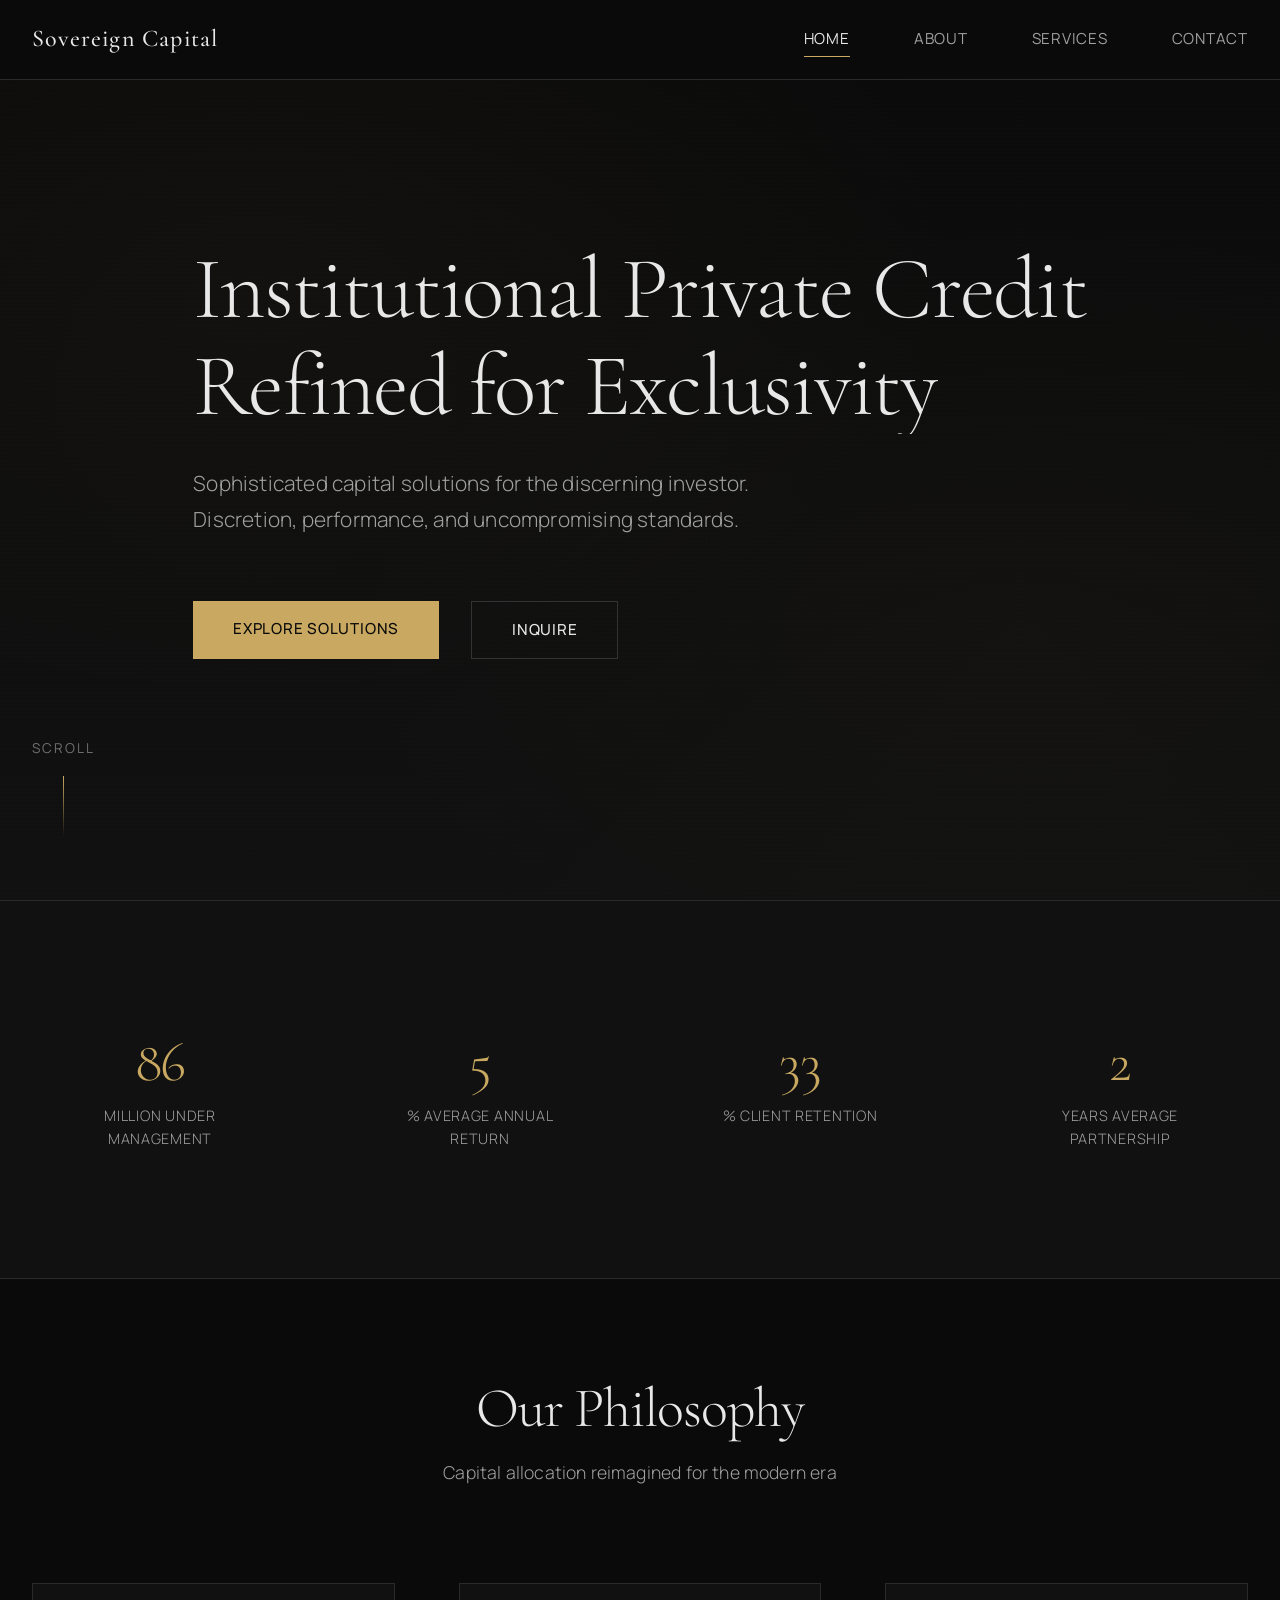
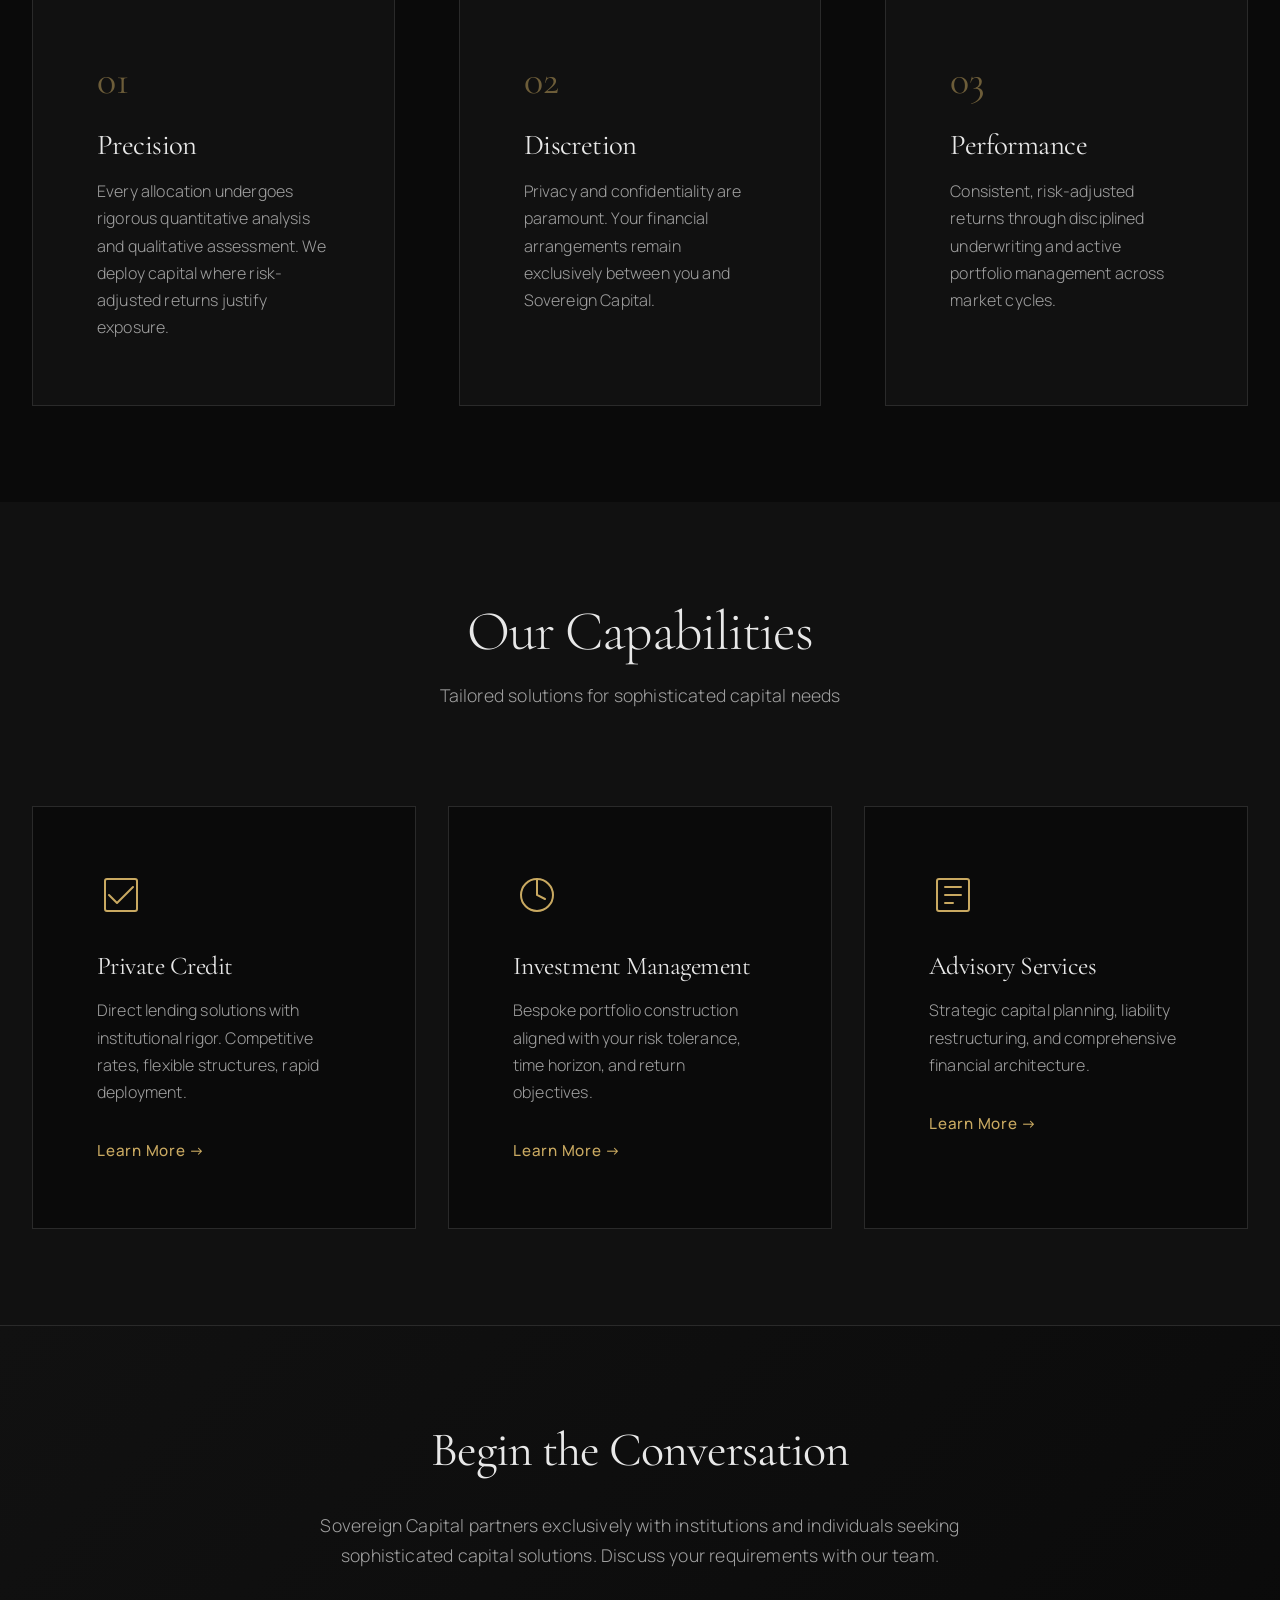
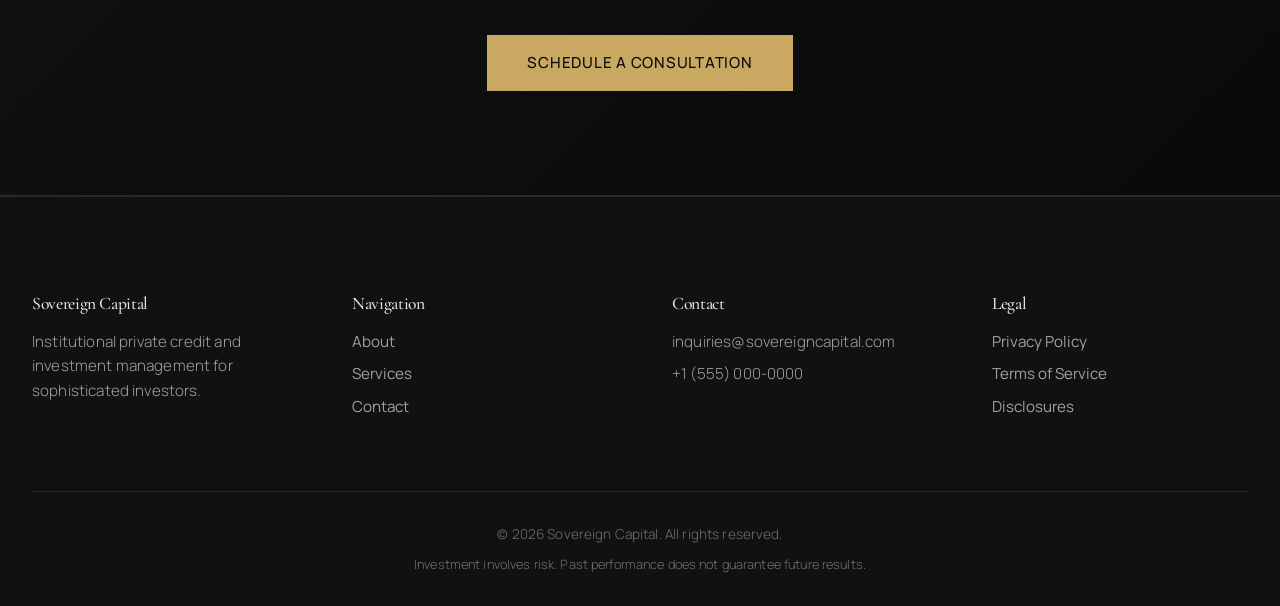
==== commit 337c9ad5: "Update title from Sovereign to LightHouse Capital" ====
--- a/index.html
+++ b/index.html
@@ -3,7 +3,7 @@
 <head>
     <meta charset="UTF-8">
     <meta name="viewport" content="width=device-width, initial-scale=1.0">
-    <title>Sovereign Capital | Private Credit & Investment Management</title>
+    <title>LightHouse Capital | Private Credit & Investment Management</title>
     <meta name="description" content="Institutional-grade private credit solutions and investment management for sophisticated investors.">
     <link rel="stylesheet" href="styles.css">
     <link rel="preconnect" href="https://fonts.googleapis.com">
